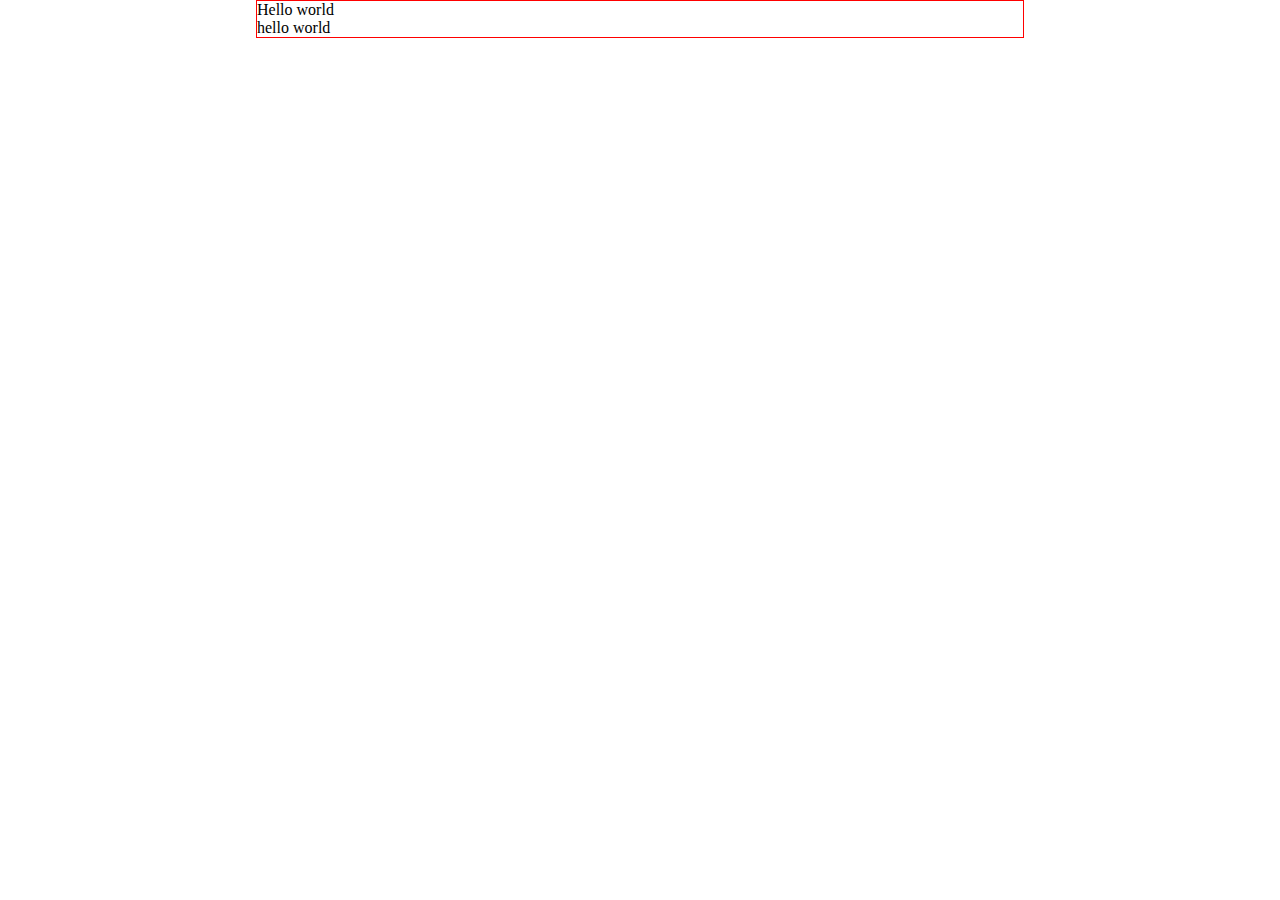
==== index.html @ 1deadf1e "first commit" ====
<!DOCTYPE html>
<html lang="fr">
<head>
    <meta charset="UTF-8">
    <meta name="viewport" content="width=device-width, initial-scale=1.0">
    <title>Document</title>
    <link rel="stylesheet" href="./css/style.css">
</head>
<body>
    <div class="main-container">

        <header>
            <p>Hello world</p>
        </header>
        <main>
            <p>hello world</p>
        </main>
    </div>
    
</body>
</html>
---- css/style.css ----
* {
  margin: 0;
}

li {
  list-style-type: none;
}

body {
  display: flex;
  justify-content: center;
  margin: 0;
}

.main-container {
  width: 100%;
  max-width: 768px;
  box-sizing: border-box;
  border: 1px solid red;
}
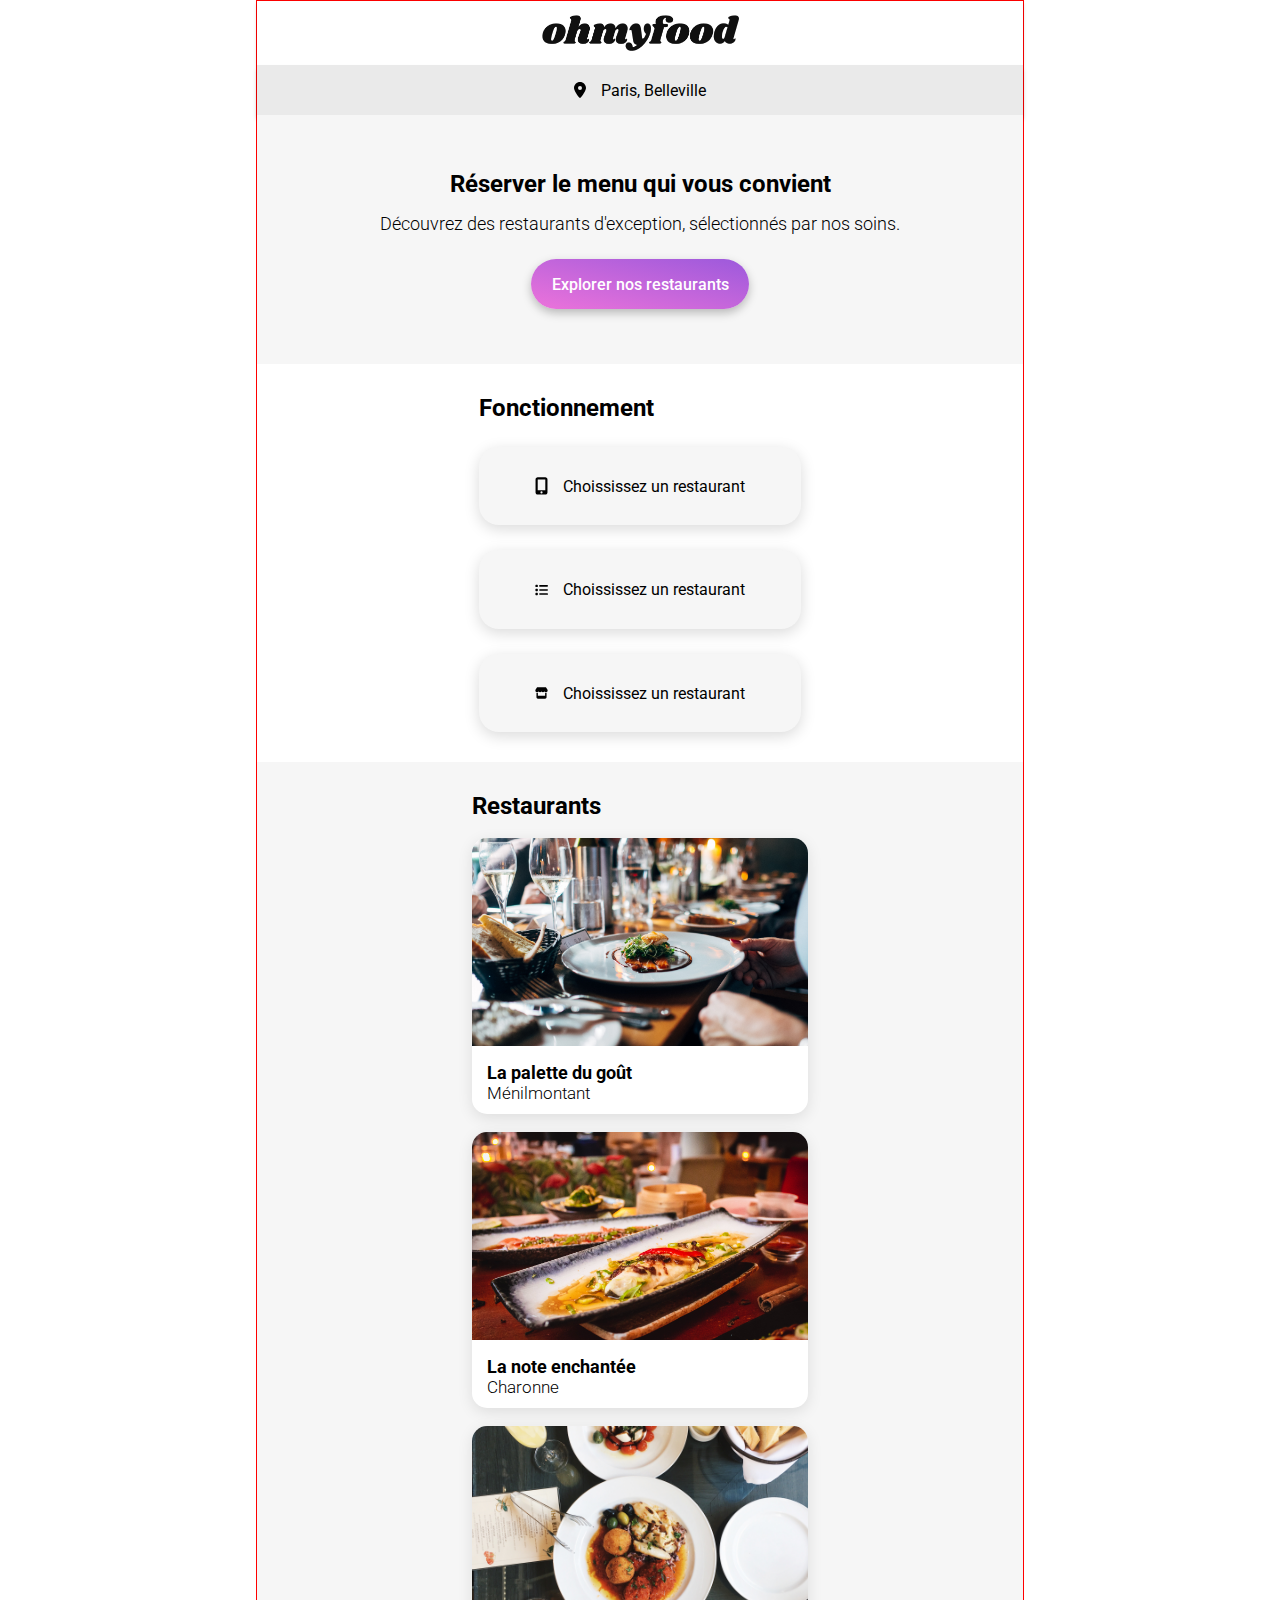
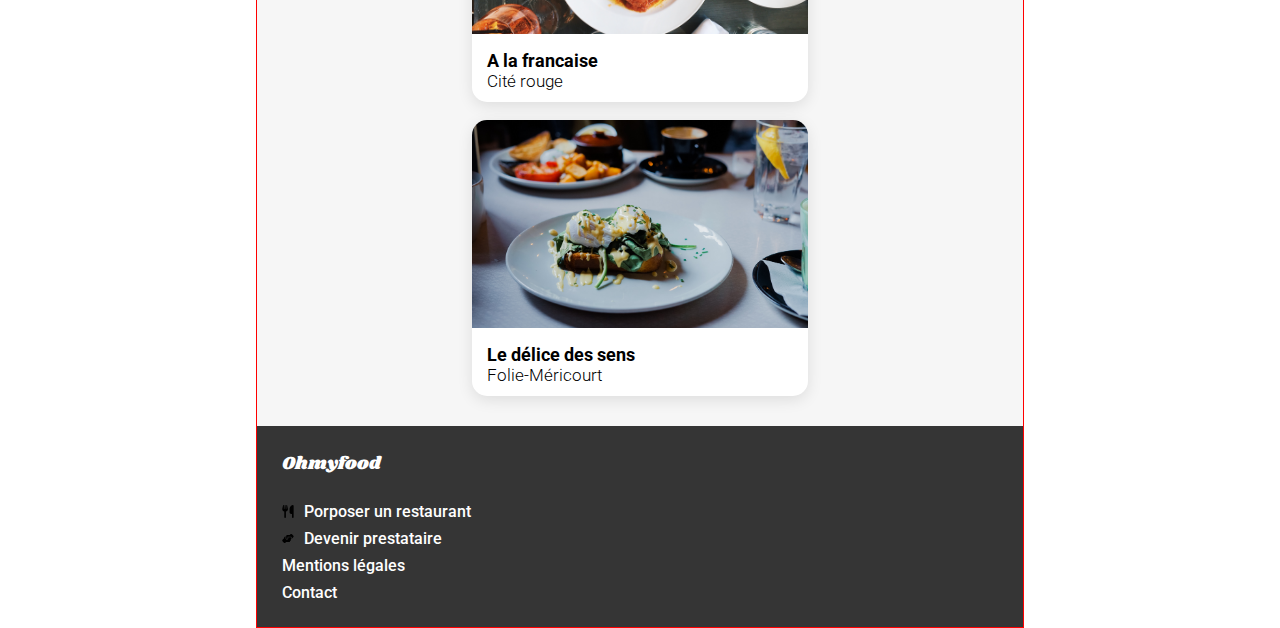
==== commit 6d21775f: "architecture html + css" ====
--- a/index.html
+++ b/index.html
@@ -3,18 +3,128 @@
 <head>
     <meta charset="UTF-8">
     <meta name="viewport" content="width=device-width, initial-scale=1.0">
-    <title>Document</title>
+    <title>Ohmyfood</title>
     <link rel="stylesheet" href="./css/style.css">
 </head>
 <body>
     <div class="main-container">
 
-        <header>
-            <p>Hello world</p>
+        <header class="header-section">
+            <div class="logo">
+                <img src="images/logo/ohmyfood.png" alt="Logo ohmyfood" class="logo-image">
+            </div>
+            <div class="location">
+                <svg class="fa-solid-loc" xmlns="http://www.w3.org/2000/svg" viewBox="0 0 384 512"><!--!Font Awesome Free 6.5.1 by @fontawesome - https://fontawesome.com License - https://fontawesome.com/license/free Copyright 2024 Fonticons, Inc.--><path d="M215.7 499.2C267 435 384 279.4 384 192C384 86 298 0 192 0S0 86 0 192c0 87.4 117 243 168.3 307.2c12.3 15.3 35.1 15.3 47.4 0zM192 128a64 64 0 1 1 0 128 64 64 0 1 1 0-128z"/></svg>
+                <p>Paris, Belleville</p>
+            </div>
         </header>
         <main>
-            <p>hello world</p>
+            <!-- SECTION 1  -->
+            <section class="section-reservation">
+                <div class="wrapper-reservation">
+
+                    <div class="section-reservation-text">
+                        <h1>Réserver le menu qui vous convient</h1>
+                        <p>Découvrez des restaurants d'exception, sélectionnés par nos soins.</p>
+                    </div>
+                    <div class="button-reservation">
+                        <button class="main-button ">Explorer nos restaurants</button>
+                    </div>
+                </div>
+            </section>
+            <!-- SECTION 2  -->
+            <section class="section-fonctionnement">
+                <div class="wrapper-fonctionnement">
+                    <h2>Fonctionnement</h2>
+
+                    <div class="card-fonctionnement">
+                        <div class="wrapper-card">
+                            <svg class="fa-solid-mobil" xmlns="http://www.w3.org/2000/svg" viewBox="0 0 384 512"><!--!Font Awesome Free 6.5.1 by @fontawesome - https://fontawesome.com License - https://fontawesome.com/license/free Copyright 2024 Fonticons, Inc.--><path d="M16 64C16 28.7 44.7 0 80 0H304c35.3 0 64 28.7 64 64V448c0 35.3-28.7 64-64 64H80c-35.3 0-64-28.7-64-64V64zM224 448a32 32 0 1 0 -64 0 32 32 0 1 0 64 0zM304 64H80V384H304V64z"/></svg>
+                            <p>Choississez un restaurant</p>
+                        </div>
+                    </div>
+
+                    <div class="card-fonctionnement">
+                        <div class="wrapper-card">
+                            <svg class="fa-solid-list" xmlns="http://www.w3.org/2000/svg" viewBox="0 0 512 512"><!--!Font Awesome Free 6.5.1 by @fontawesome - https://fontawesome.com License - https://fontawesome.com/license/free Copyright 2024 Fonticons, Inc.--><path d="M40 48C26.7 48 16 58.7 16 72v48c0 13.3 10.7 24 24 24H88c13.3 0 24-10.7 24-24V72c0-13.3-10.7-24-24-24H40zM192 64c-17.7 0-32 14.3-32 32s14.3 32 32 32H480c17.7 0 32-14.3 32-32s-14.3-32-32-32H192zm0 160c-17.7 0-32 14.3-32 32s14.3 32 32 32H480c17.7 0 32-14.3 32-32s-14.3-32-32-32H192zm0 160c-17.7 0-32 14.3-32 32s14.3 32 32 32H480c17.7 0 32-14.3 32-32s-14.3-32-32-32H192zM16 232v48c0 13.3 10.7 24 24 24H88c13.3 0 24-10.7 24-24V232c0-13.3-10.7-24-24-24H40c-13.3 0-24 10.7-24 24zM40 368c-13.3 0-24 10.7-24 24v48c0 13.3 10.7 24 24 24H88c13.3 0 24-10.7 24-24V392c0-13.3-10.7-24-24-24H40z"/></svg>                            <p>Choississez un restaurant</p>
+                        </div>
+                    </div>
+
+                    <div class="card-fonctionnement">
+                        <div class="wrapper-card">
+                            <svg class="fa-solid-store" xmlns="http://www.w3.org/2000/svg" viewBox="0 0 576 512"><!--!Font Awesome Free 6.5.1 by @fontawesome - https://fontawesome.com License - https://fontawesome.com/license/free Copyright 2024 Fonticons, Inc.--><path d="M547.6 103.8L490.3 13.1C485.2 5 476.1 0 466.4 0H109.6C99.9 0 90.8 5 85.7 13.1L28.3 103.8c-29.6 46.8-3.4 111.9 51.9 119.4c4 .5 8.1 .8 12.1 .8c26.1 0 49.3-11.4 65.2-29c15.9 17.6 39.1 29 65.2 29c26.1 0 49.3-11.4 65.2-29c15.9 17.6 39.1 29 65.2 29c26.2 0 49.3-11.4 65.2-29c16 17.6 39.1 29 65.2 29c4.1 0 8.1-.3 12.1-.8c55.5-7.4 81.8-72.5 52.1-119.4zM499.7 254.9l-.1 0c-5.3 .7-10.7 1.1-16.2 1.1c-12.4 0-24.3-1.9-35.4-5.3V384H128V250.6c-11.2 3.5-23.2 5.4-35.6 5.4c-5.5 0-11-.4-16.3-1.1l-.1 0c-4.1-.6-8.1-1.3-12-2.3V384v64c0 35.3 28.7 64 64 64H448c35.3 0 64-28.7 64-64V384 252.6c-4 1-8 1.8-12.3 2.3z"/></svg>                            <p>Choississez un restaurant</p>
+                        </div>
+                    </div>
+
+                </div>
+            </section>
+
+            <!-- SECTION RESTAURANT  -->
+            <section class="section-restaurant">
+                <div class="wrapper-restaurant">
+                    <h2>Restaurants</h2>
+                    <div class="card-restaurant">
+                        <img class="img-restaurant" src="images/restaurants/jay-wennington-N_Y88TWmGwA-unsplash.jpg" alt="Photo de restaurant">
+                        <div class="bloc-card-restaurant">
+                            <div class="title-card">
+                                <h3>La palette du goût</h3>
+                                <p>Ménilmontant</p>
+                            </div>
+                        </div>
+                    </div>
+
+                    <div class="card-restaurant">
+                        <img class="img-restaurant" src="images/restaurants/louis-hansel-shotsoflouis-qNBGVyOCY8Q-unsplash.jpg" alt="Photo de restaurant">
+                        <div class="bloc-card-restaurant">
+                            <div class="title-card">
+                                <h3>La note enchantée</h3>
+                                <p>Charonne</p>
+                            </div>
+                        </div>
+                    </div>
+
+                    <div class="card-restaurant">
+                        <img class="img-restaurant" src="images/restaurants/stil-u2Lp8tXIcjw-unsplash.jpg" alt="Photo de restaurant">
+                        <div class="bloc-card-restaurant">
+                            <div class="title-card">
+                                <h3>A la francaise</h3>
+                                <p>Cité rouge</p>
+                            </div>
+                        </div>
+                    </div>
+
+                    <div class="card-restaurant">
+                        <img class="img-restaurant" src="images/restaurants/toa-heftiba-DQKerTsQwi0-unsplash.jpg" alt="Photo de restaurant">
+                        <div class="bloc-card-restaurant">
+                            <div class="title-card">
+                                <h3>Le délice des sens</h3>
+                                <p>Folie-Méricourt</p>
+                            </div>
+                        </div>
+                    </div>
+                </div>
+            </section>
         </main>
+        <footer>
+            <div class="footer-list">
+                <div class="wrapper-footer">
+                    <div class="footer-logo">
+                        <p>Ohmyfood</p>
+                    </div>
+                    <ul class="footer-list">
+                        <div class="icon-footer">
+                            <svg class="fa-solid-utensils" xmlns="http://www.w3.org/2000/svg" viewBox="0 0 448 512"><!--!Font Awesome Free 6.5.1 by @fontawesome - https://fontawesome.com License - https://fontawesome.com/license/free Copyright 2024 Fonticons, Inc.--><path d="M416 0C400 0 288 32 288 176V288c0 35.3 28.7 64 64 64h32V480c0 17.7 14.3 32 32 32s32-14.3 32-32V352 240 32c0-17.7-14.3-32-32-32zM64 16C64 7.8 57.9 1 49.7 .1S34.2 4.6 32.4 12.5L2.1 148.8C.7 155.1 0 161.5 0 167.9c0 45.9 35.1 83.6 80 87.7V480c0 17.7 14.3 32 32 32s32-14.3 32-32V255.6c44.9-4.1 80-41.8 80-87.7c0-6.4-.7-12.8-2.1-19.1L191.6 12.5c-1.8-8-9.3-13.3-17.4-12.4S160 7.8 160 16V150.2c0 5.4-4.4 9.8-9.8 9.8c-5.1 0-9.3-3.9-9.8-9L127.9 14.6C127.2 6.3 120.3 0 112 0s-15.2 6.3-15.9 14.6L83.7 151c-.5 5.1-4.7 9-9.8 9c-5.4 0-9.8-4.4-9.8-9.8V16zm48.3 152l-.3 0-.3 0 .3-.7 .3 .7z"/></svg>
+                            <li class="footer-link">Porposer un restaurant</li>
+                        </div>
+                        <div class="icon-footer">
+                            <svg class="fa-solid-handcheck" xmlns="http://www.w3.org/2000/svg" viewBox="0 0 640 512"><!--!Font Awesome Free 6.5.1 by @fontawesome - https://fontawesome.com License - https://fontawesome.com/license/free Copyright 2024 Fonticons, Inc.--><path d="M544 248v3.3l69.7-69.7c21.9-21.9 21.9-57.3 0-79.2L535.6 24.4c-21.9-21.9-57.3-21.9-79.2 0L416.3 64.5c-2.7-.3-5.5-.5-8.3-.5H296c-37.1 0-67.6 28-71.6 64H224V248c0 22.1 17.9 40 40 40s40-17.9 40-40V176c0 0 0-.1 0-.1V160l16 0 136 0c0 0 0 0 .1 0H464c44.2 0 80 35.8 80 80v8zM336 192v56c0 39.8-32.2 72-72 72s-72-32.2-72-72V129.4c-35.9 6.2-65.8 32.3-76 68.2L99.5 255.2 26.3 328.4c-21.9 21.9-21.9 57.3 0 79.2l78.1 78.1c21.9 21.9 57.3 21.9 79.2 0l37.7-37.7c.9 0 1.8 .1 2.7 .1H384c26.5 0 48-21.5 48-48c0-5.6-1-11-2.7-16H432c26.5 0 48-21.5 48-48c0-12.8-5-24.4-13.2-33c25.7-5 45.1-27.6 45.2-54.8v-.4c-.1-30.8-25.1-55.8-56-55.8c0 0 0 0 0 0l-120 0z"/></svg>                            <li class="footer-link">Devenir prestataire</li>
+                        </div>
+                        <li>Mentions légales</li>
+                        <li>Contact</li>
+                    </ul>
+                </div>
+            </div>
+        </footer>
     </div>
     
 </body>
--- a/css/style.css
+++ b/css/style.css
@@ -1,5 +1,11 @@
+@import url("https://fonts.googleapis.com/css2?family=Roboto:wght@500&display=swap");
+@import url("https://fonts.googleapis.com/css2?family=Roboto:wght@300;500&display=swap");
+@import url("https://fonts.googleapis.com/css2?family=Roboto:wght@300;500;700&display=swap");
+@import url("https://fonts.googleapis.com/css2?family=Roboto:wght@300;500;700&family=Shrikhand&display=swap");
+
 * {
   margin: 0;
+  font-family: "Roboto", sans-serif;
 }
 
 li {
@@ -18,3 +24,239 @@
   box-sizing: border-box;
   border: 1px solid red;
 }
+
+:root {
+  --main-color: ;
+}
+
+.main-button {
+  padding: 0;
+  background: var(
+    --Button-Gradient,
+    linear-gradient(193deg, #9356dc -11.44%, #ff79da 123.93%)
+  );
+  box-shadow: 0px 4px 10px 0px rgba(0, 0, 0, 0.25);
+  height: 3.125rem;
+  width: 11.625rem;
+  border-radius: 25px;
+  font-family: Roboto;
+  font-size: 16px;
+  font-style: normal;
+  font-weight: 500;
+  line-height: normal;
+  color: var(--White, #fff);
+  text-align: center;
+  border: 0;
+  font-family: "Roboto", sans-serif;
+  font-weight: 500;
+}
+
+/* HEADER  */
+
+.logo {
+  display: flex;
+  justify-content: center;
+  align-items: center;
+  height: 4rem;
+  box-shadow: 0px 2px 4px 0px rgba(0, 0, 0, 0.15);
+}
+
+.logo-image {
+  display: flex;
+  width: 12.3125rem;
+  height: 2.25rem;
+}
+
+.location {
+  display: flex;
+  justify-content: center;
+  align-items: center;
+  height: 3.13rem;
+  background: var(--Grey-2, #eaeaea);
+  box-shadow: 0px 4px 4px 0px rgba(0, 0, 0, 0.25);
+  gap: 15px;
+}
+
+.fa-solid-loc {
+  width: 12px;
+  height: 16px;
+}
+
+/* SECTION RESERVATION  */
+
+.wrapper-reservation {
+  display: flex;
+  flex-direction: column;
+  align-items: center;
+  padding: 30px 0;
+}
+
+.section-reservation {
+  display: flex;
+  justify-content: center;
+  background: var(--Background, #f6f6f6);
+}
+
+.section-reservation p {
+  font-weight: 300;
+  font-size: 18px;
+}
+
+.section-reservation h1 {
+  font-weight: 700;
+  font-size: 24px;
+}
+
+.section-reservation-text {
+  margin-top: 25px;
+  display: flex;
+  flex-direction: column;
+  align-items: center;
+  text-align: center;
+  gap: 15px;
+  padding: 0 15px;
+}
+
+.button-reservation {
+  padding: 25px 0;
+}
+
+.button-reservation .main-button {
+  width: 13.625rem;
+}
+
+/* SECTION FONCTIONNEMENT  */
+
+.fa-solid-mobil,
+.fa-solid-list,
+.fa-solid-store {
+  height: 19.903px;
+  width: 13.019px;
+}
+
+.section-fonctionnement {
+  padding: 30px 0;
+  display: flex;
+  justify-content: center;
+}
+
+.wrapper-fonctionnement {
+  display: flex;
+  flex-direction: column;
+  align-items: flex-start;
+  gap: 25px;
+}
+
+.card-fonctionnement {
+  display: flex;
+  justify-content: center;
+  width: 322.486px;
+  height: 78.379px;
+  background: var(--Background, #f6f6f6);
+  border-radius: 20px;
+  box-shadow: 0px 4px 15px 0px rgba(0, 0, 0, 0.15);
+}
+
+.wrapper-card {
+  display: flex;
+  justify-content: center;
+  align-items: center;
+  gap: 15px;
+}
+
+/* SECTION RESTAURANT  */
+
+.section-restaurant {
+  background: var(--Background, #f6f6f6);
+  padding: 30px 0;
+  display: flex;
+  justify-content: center;
+}
+
+.wrapper-restaurant {
+  display: flex;
+  flex-direction: column;
+  align-items: flex-start;
+  gap: 18px;
+}
+
+.card-restaurant {
+  width: 21rem;
+  border-radius: 15px;
+  background: #fff;
+  box-shadow: 0px 4px 15px 0px rgba(0, 0, 0, 0.1);
+}
+
+.img-restaurant {
+  width: 100%;
+  max-width: 21rem;
+  max-height: 13rem;
+  object-fit: cover;
+  border-radius: 15px 15px 0 0;
+}
+
+.bloc-card-restaurant {
+  display: flex;
+  height: 4rem;
+  align-items: center;
+  padding: 0 15px;
+}
+
+.title-card p {
+  font-weight: 300;
+  font-size: 17px;
+}
+
+.title-card h3 {
+  font-size: 18px;
+  font-weight: 700;
+}
+
+/* FOOTER  */
+
+footer {
+  background: var(--Grey, #353535);
+}
+
+.wrapper-footer {
+  display: flex;
+  flex-direction: column;
+  gap: 25px;
+  padding: 25px;
+}
+
+.footer-logo p {
+  font-family: "Shrikhand", serif;
+  color: white;
+  font-size: 18px;
+}
+
+.fa-solid-utensils,
+.fa-solid-handcheck {
+  width: 11.9px;
+  height: 13px;
+  color: white;
+}
+
+ul {
+  padding: 0;
+}
+
+.icon-footer {
+  display: flex;
+  align-items: center;
+  gap: 10px;
+}
+
+footer li {
+  color: white;
+  font-size: 16px;
+  font-weight: 500;
+  font-style: normal;
+}
+
+.footer-list {
+  display: flex;
+  flex-direction: column;
+  gap: 8px;
+}
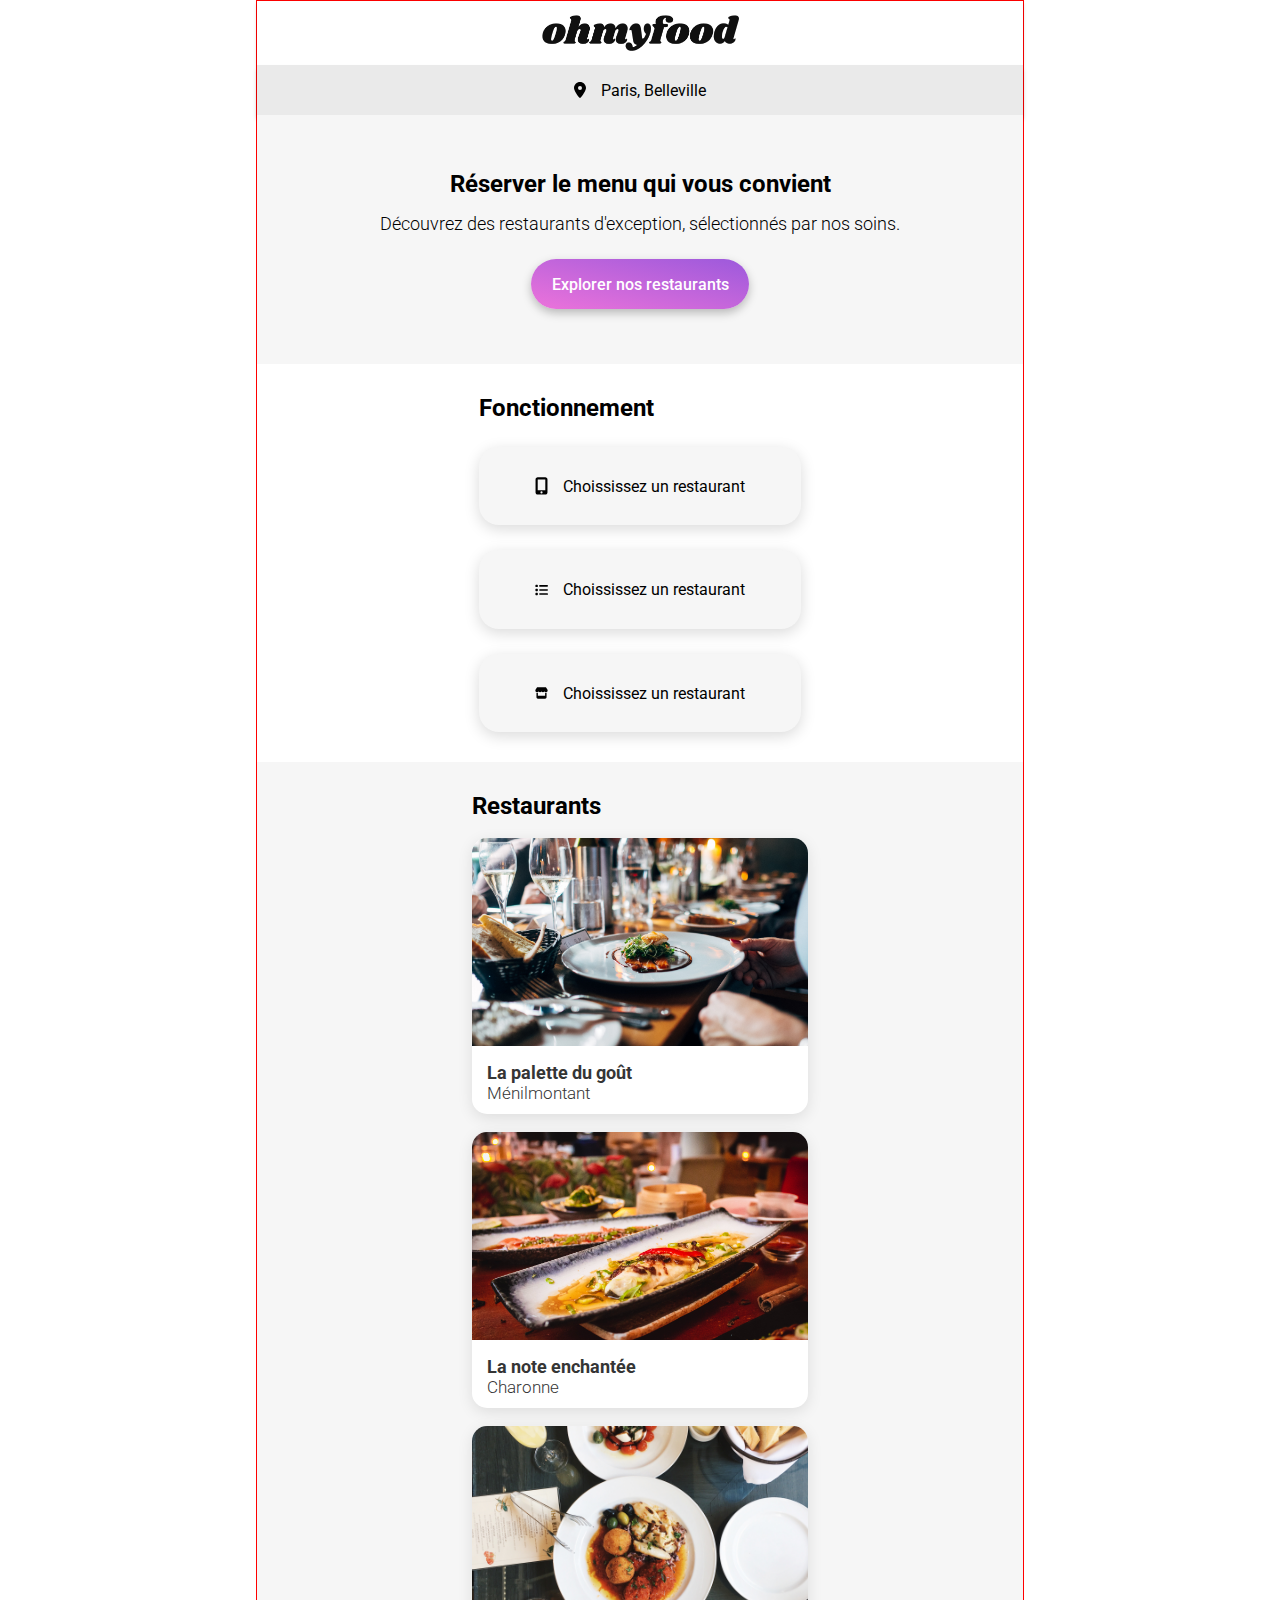
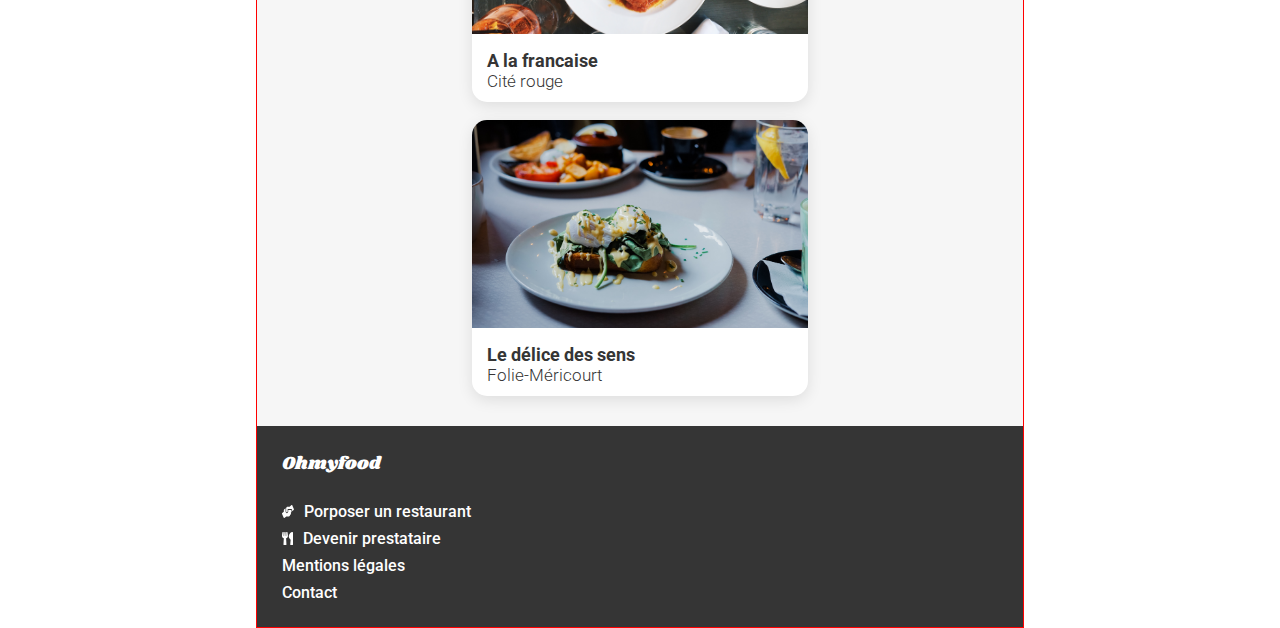
==== commit b82ef397: "Pages restaurants" ====
--- a/index.html
+++ b/index.html
@@ -63,45 +63,56 @@
             <section class="section-restaurant">
                 <div class="wrapper-restaurant">
                     <h2>Restaurants</h2>
-                    <div class="card-restaurant">
-                        <img class="img-restaurant" src="images/restaurants/jay-wennington-N_Y88TWmGwA-unsplash.jpg" alt="Photo de restaurant">
-                        <div class="bloc-card-restaurant">
-                            <div class="title-card">
-                                <h3>La palette du goût</h3>
-                                <p>Ménilmontant</p>
+
+                    <a href="./restos/resto1.html">
+                        <div class="card-restaurant">
+                            <img class="img-restaurant" src="images/restaurants/jay-wennington-N_Y88TWmGwA-unsplash.jpg" alt="Photo de restaurant">
+                            <div class="bloc-card-restaurant">
+                                <div class="title-card">
+                                    <h3>La palette du goût</h3>
+                                    <p>Ménilmontant</p>
+                                </div>
                             </div>
                         </div>
-                    </div>
+                    </a>
 
-                    <div class="card-restaurant">
-                        <img class="img-restaurant" src="images/restaurants/louis-hansel-shotsoflouis-qNBGVyOCY8Q-unsplash.jpg" alt="Photo de restaurant">
-                        <div class="bloc-card-restaurant">
-                            <div class="title-card">
-                                <h3>La note enchantée</h3>
-                                <p>Charonne</p>
+
+                    <a href="./restos/resto2.html">
+                        <div class="card-restaurant">
+                            <img class="img-restaurant" src="images/restaurants/louis-hansel-shotsoflouis-qNBGVyOCY8Q-unsplash.jpg" alt="Photo de restaurant">
+                            <div class="bloc-card-restaurant">
+                                <div class="title-card">
+                                    <h3>La note enchantée</h3>
+                                    <p>Charonne</p>
+                                </div>
                             </div>
                         </div>
-                    </div>
+                    </a>
 
-                    <div class="card-restaurant">
-                        <img class="img-restaurant" src="images/restaurants/stil-u2Lp8tXIcjw-unsplash.jpg" alt="Photo de restaurant">
-                        <div class="bloc-card-restaurant">
-                            <div class="title-card">
-                                <h3>A la francaise</h3>
-                                <p>Cité rouge</p>
+                    <a href="./restos/resto3.html">
+                        <div class="card-restaurant">
+                            <img class="img-restaurant" src="images/restaurants/stil-u2Lp8tXIcjw-unsplash.jpg" alt="Photo de restaurant">
+                            <div class="bloc-card-restaurant">
+                                <div class="title-card">
+                                    <h3>A la francaise</h3>
+                                    <p>Cité rouge</p>
+                                </div>
                             </div>
                         </div>
-                    </div>
+                    </a>
 
-                    <div class="card-restaurant">
-                        <img class="img-restaurant" src="images/restaurants/toa-heftiba-DQKerTsQwi0-unsplash.jpg" alt="Photo de restaurant">
-                        <div class="bloc-card-restaurant">
-                            <div class="title-card">
-                                <h3>Le délice des sens</h3>
-                                <p>Folie-Méricourt</p>
+                    <a href="./restos/resto4.html">
+                        <div class="card-restaurant">
+                            <img class="img-restaurant" src="images/restaurants/toa-heftiba-DQKerTsQwi0-unsplash.jpg" alt="Photo de restaurant">
+                            <div class="bloc-card-restaurant">
+                                <div class="title-card">
+                                    <h3>Le délice des sens</h3>
+                                    <p>Folie-Méricourt</p>
+                                </div>
                             </div>
                         </div>
-                    </div>
+                    </a>
+
                 </div>
             </section>
         </main>
@@ -113,11 +124,16 @@
                     </div>
                     <ul class="footer-list">
                         <div class="icon-footer">
-                            <svg class="fa-solid-utensils" xmlns="http://www.w3.org/2000/svg" viewBox="0 0 448 512"><!--!Font Awesome Free 6.5.1 by @fontawesome - https://fontawesome.com License - https://fontawesome.com/license/free Copyright 2024 Fonticons, Inc.--><path d="M416 0C400 0 288 32 288 176V288c0 35.3 28.7 64 64 64h32V480c0 17.7 14.3 32 32 32s32-14.3 32-32V352 240 32c0-17.7-14.3-32-32-32zM64 16C64 7.8 57.9 1 49.7 .1S34.2 4.6 32.4 12.5L2.1 148.8C.7 155.1 0 161.5 0 167.9c0 45.9 35.1 83.6 80 87.7V480c0 17.7 14.3 32 32 32s32-14.3 32-32V255.6c44.9-4.1 80-41.8 80-87.7c0-6.4-.7-12.8-2.1-19.1L191.6 12.5c-1.8-8-9.3-13.3-17.4-12.4S160 7.8 160 16V150.2c0 5.4-4.4 9.8-9.8 9.8c-5.1 0-9.3-3.9-9.8-9L127.9 14.6C127.2 6.3 120.3 0 112 0s-15.2 6.3-15.9 14.6L83.7 151c-.5 5.1-4.7 9-9.8 9c-5.4 0-9.8-4.4-9.8-9.8V16zm48.3 152l-.3 0-.3 0 .3-.7 .3 .7z"/></svg>
-                            <li class="footer-link">Porposer un restaurant</li>
+                            <svg width="12" height="13" viewBox="0 0 12 13" fill="white" xmlns="http://www.w3.org/2000/svg">
+                                <path d="M9.08765 4.87535H6.2572V6.29735C6.2572 7.30544 5.65573 8.12562 4.91646 8.12562C4.1772 8.12562 3.57573 7.30544 3.57573 6.29735V3.20959L2.3672 4.1999C2.00781 4.49192 1.78808 5.02263 1.78808 5.59143V6.7925L0.298367 7.96565C0.0134597 8.18911 -0.0852336 8.6868 0.0804966 9.07531L1.57021 12.5948C1.73407 12.9833 2.09905 13.1153 2.38396 12.8918L4.30941 11.3759H6.85309C7.51042 11.3759 8.04485 10.6471 8.04485 9.75076H8.3428C8.67239 9.75076 8.93868 9.38765 8.93868 8.93819V7.31306H9.08765C9.33531 7.31306 9.53456 7.04135 9.53456 6.70363V5.48478C9.53456 5.14705 9.33531 4.87535 9.08765 4.87535ZM11.838 3.92566L10.3483 0.406223C10.1844 0.0177139 9.81947 -0.114328 9.53456 0.109128L7.60911 1.62508H5.70601C5.48255 1.62508 5.26468 1.71141 5.07475 1.87139L4.45093 2.40209C4.27589 2.54937 4.17161 2.81092 4.17161 3.09024V6.29735C4.17161 6.85853 4.50493 7.31306 4.91646 7.31306C5.328 7.31306 5.66132 6.85853 5.66132 6.29735V4.06278H9.08765C9.66305 4.06278 10.1304 4.70014 10.1304 5.48478V6.20847L11.6202 5.03533C11.9051 4.80933 12.0019 4.31417 11.838 3.92566Z" fill="white"/>
+                                </svg>
+                                                            <li class="footer-link">Porposer un restaurant</li>
                         </div>
                         <div class="icon-footer">
-                            <svg class="fa-solid-handcheck" xmlns="http://www.w3.org/2000/svg" viewBox="0 0 640 512"><!--!Font Awesome Free 6.5.1 by @fontawesome - https://fontawesome.com License - https://fontawesome.com/license/free Copyright 2024 Fonticons, Inc.--><path d="M544 248v3.3l69.7-69.7c21.9-21.9 21.9-57.3 0-79.2L535.6 24.4c-21.9-21.9-57.3-21.9-79.2 0L416.3 64.5c-2.7-.3-5.5-.5-8.3-.5H296c-37.1 0-67.6 28-71.6 64H224V248c0 22.1 17.9 40 40 40s40-17.9 40-40V176c0 0 0-.1 0-.1V160l16 0 136 0c0 0 0 0 .1 0H464c44.2 0 80 35.8 80 80v8zM336 192v56c0 39.8-32.2 72-72 72s-72-32.2-72-72V129.4c-35.9 6.2-65.8 32.3-76 68.2L99.5 255.2 26.3 328.4c-21.9 21.9-21.9 57.3 0 79.2l78.1 78.1c21.9 21.9 57.3 21.9 79.2 0l37.7-37.7c.9 0 1.8 .1 2.7 .1H384c26.5 0 48-21.5 48-48c0-5.6-1-11-2.7-16H432c26.5 0 48-21.5 48-48c0-12.8-5-24.4-13.2-33c25.7-5 45.1-27.6 45.2-54.8v-.4c-.1-30.8-25.1-55.8-56-55.8c0 0 0 0 0 0l-120 0z"/></svg>                            <li class="footer-link">Devenir prestataire</li>
+                            <svg width="11" height="13" viewBox="0 0 11 13" fill="white" xmlns="http://www.w3.org/2000/svg">
+                                <path d="M5.49736 0.386461C5.51851 0.505797 5.92308 2.78587 5.92308 3.65676C5.92308 4.98469 5.18798 5.93176 4.1012 6.31262L4.44231 12.3581C4.46082 12.706 4.1726 13.0005 3.80769 13.0005H2.11538C1.75313 13.0005 1.46226 12.7085 1.48077 12.3581L1.82188 6.31262C0.732452 5.93176 0 4.98215 0 3.65676C0 2.78333 0.404567 0.505797 0.425721 0.386461C0.510337 -0.128967 1.62356 -0.136584 1.69231 0.414391V3.99954C1.72668 4.08587 2.09159 4.08079 2.11538 3.99954C2.1524 3.35716 2.32428 0.465172 2.32692 0.399156C2.41418 -0.128967 3.50889 -0.128967 3.59351 0.399156C3.5988 0.467711 3.76803 3.35716 3.80505 3.99954C3.82885 4.08079 4.19639 4.08587 4.22813 3.99954V0.414391C4.29688 -0.134045 5.41274 -0.128967 5.49736 0.386461ZM8.64928 7.64054L8.25264 12.3403C8.22091 12.6958 8.51442 13.0005 8.88462 13.0005H10.3654C10.7171 13.0005 11 12.7288 11 12.3911V0.609898C11 0.274743 10.7171 0.000524571 10.3654 0.000524571C8.18389 0.000524571 4.51106 4.53274 8.64928 7.64054Z" fill="white"/>
+                                </svg>
+                                                            <li class="footer-link">Devenir prestataire</li>
                         </div>
                         <li>Mentions légales</li>
                         <li>Contact</li>
--- a/css/style.css
+++ b/css/style.css
@@ -10,6 +10,11 @@
 
 li {
   list-style-type: none;
+}
+
+a {
+  text-decoration: none;
+  color: #353535;
 }
 
 body {
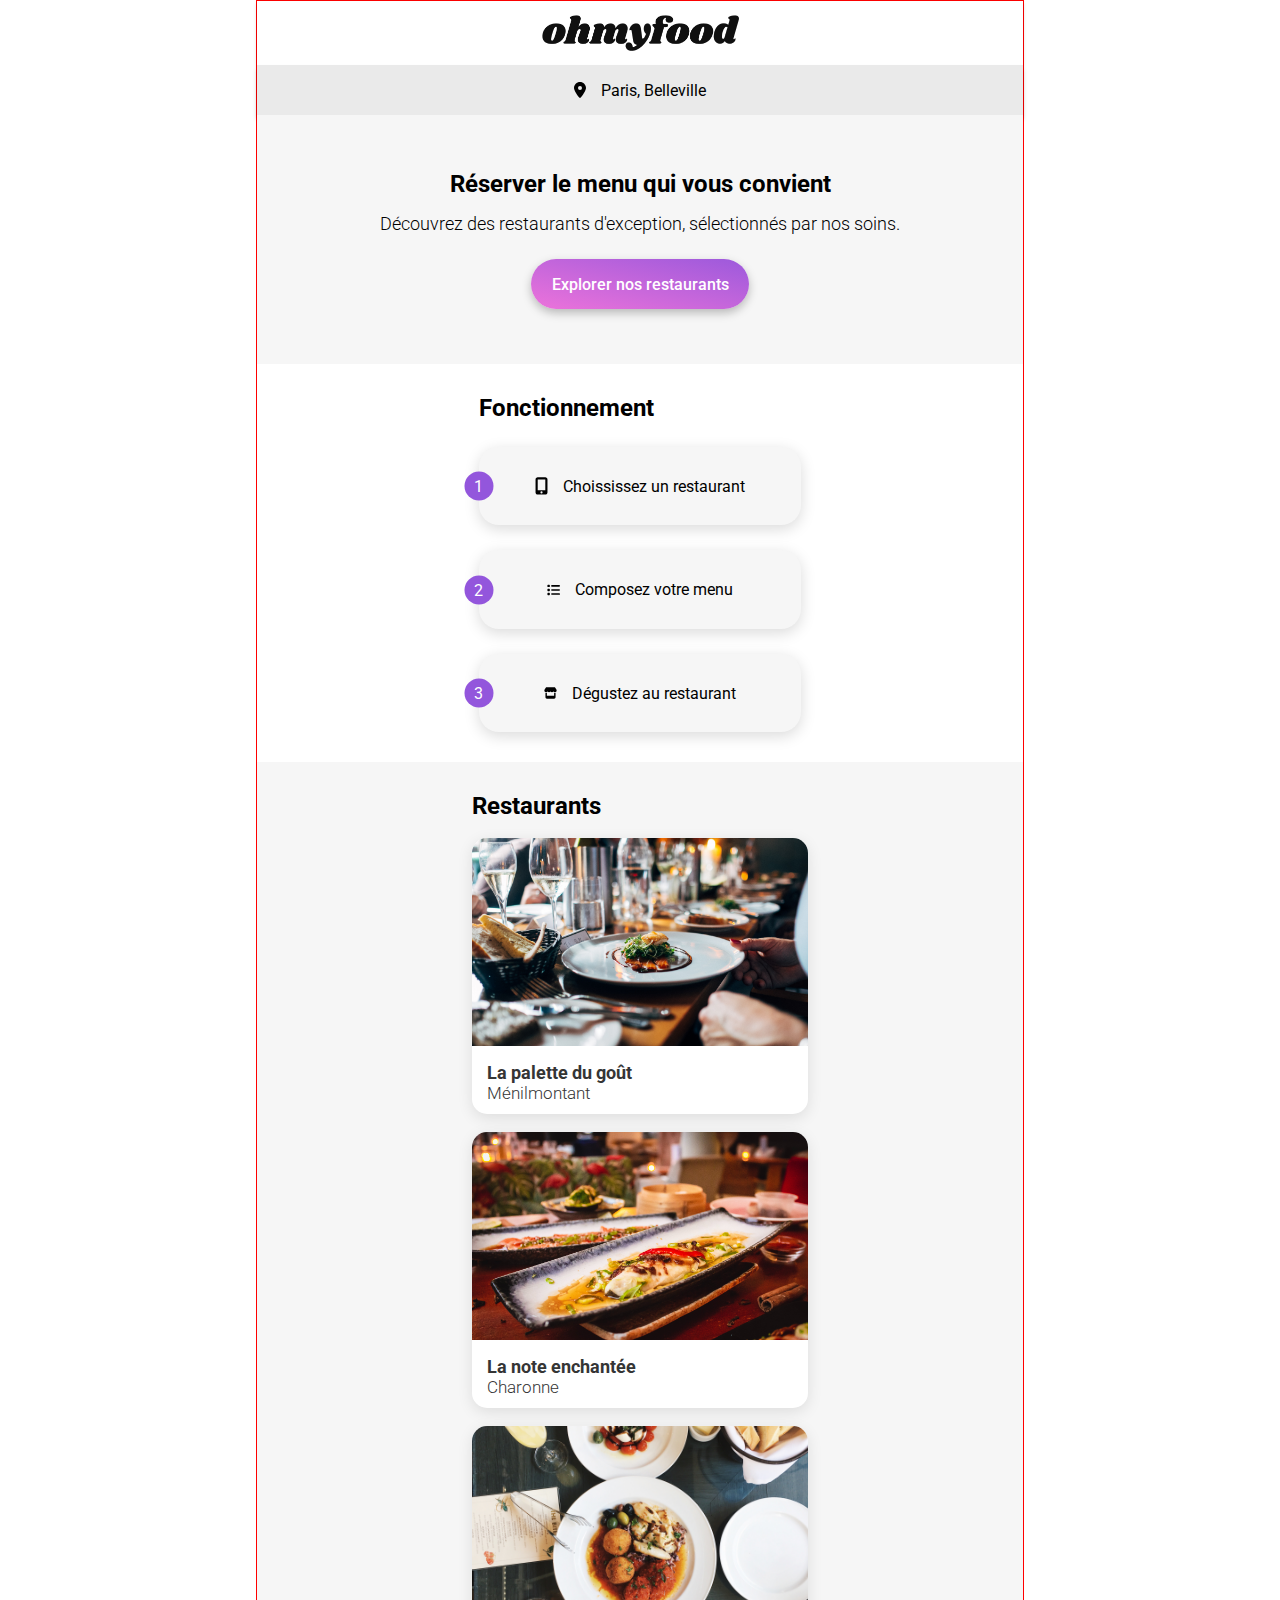
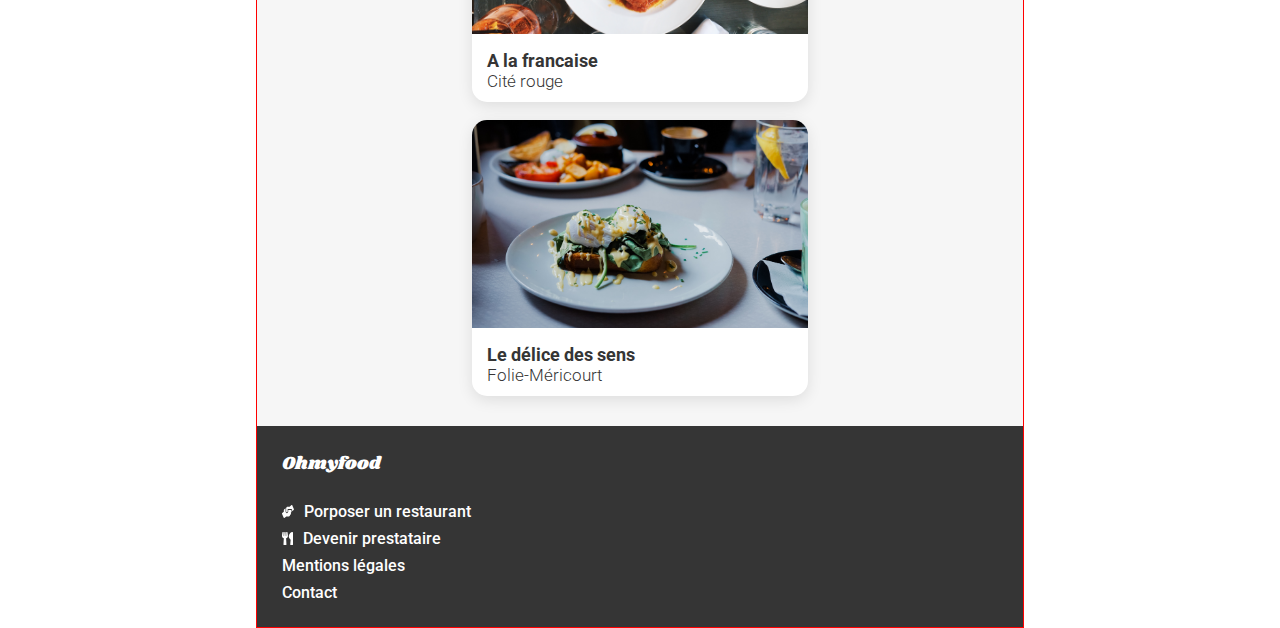
==== commit 81257c1d: "modification home page" ====
--- a/index.html
+++ b/index.html
@@ -38,6 +38,7 @@
                     <h2>Fonctionnement</h2>
 
                     <div class="card-fonctionnement">
+                        <p class="ellipse ellipse-a">1</p>
                         <div class="wrapper-card">
                             <svg class="fa-solid-mobil" xmlns="http://www.w3.org/2000/svg" viewBox="0 0 384 512"><!--!Font Awesome Free 6.5.1 by @fontawesome - https://fontawesome.com License - https://fontawesome.com/license/free Copyright 2024 Fonticons, Inc.--><path d="M16 64C16 28.7 44.7 0 80 0H304c35.3 0 64 28.7 64 64V448c0 35.3-28.7 64-64 64H80c-35.3 0-64-28.7-64-64V64zM224 448a32 32 0 1 0 -64 0 32 32 0 1 0 64 0zM304 64H80V384H304V64z"/></svg>
                             <p>Choississez un restaurant</p>
@@ -45,14 +46,18 @@
                     </div>
 
                     <div class="card-fonctionnement">
+                        <p class="ellipse ellipse-b">2</p>
                         <div class="wrapper-card">
-                            <svg class="fa-solid-list" xmlns="http://www.w3.org/2000/svg" viewBox="0 0 512 512"><!--!Font Awesome Free 6.5.1 by @fontawesome - https://fontawesome.com License - https://fontawesome.com/license/free Copyright 2024 Fonticons, Inc.--><path d="M40 48C26.7 48 16 58.7 16 72v48c0 13.3 10.7 24 24 24H88c13.3 0 24-10.7 24-24V72c0-13.3-10.7-24-24-24H40zM192 64c-17.7 0-32 14.3-32 32s14.3 32 32 32H480c17.7 0 32-14.3 32-32s-14.3-32-32-32H192zm0 160c-17.7 0-32 14.3-32 32s14.3 32 32 32H480c17.7 0 32-14.3 32-32s-14.3-32-32-32H192zm0 160c-17.7 0-32 14.3-32 32s14.3 32 32 32H480c17.7 0 32-14.3 32-32s-14.3-32-32-32H192zM16 232v48c0 13.3 10.7 24 24 24H88c13.3 0 24-10.7 24-24V232c0-13.3-10.7-24-24-24H40c-13.3 0-24 10.7-24 24zM40 368c-13.3 0-24 10.7-24 24v48c0 13.3 10.7 24 24 24H88c13.3 0 24-10.7 24-24V392c0-13.3-10.7-24-24-24H40z"/></svg>                            <p>Choississez un restaurant</p>
+                            <svg class="fa-solid-list" xmlns="http://www.w3.org/2000/svg" viewBox="0 0 512 512"><!--!Font Awesome Free 6.5.1 by @fontawesome - https://fontawesome.com License - https://fontawesome.com/license/free Copyright 2024 Fonticons, Inc.--><path d="M40 48C26.7 48 16 58.7 16 72v48c0 13.3 10.7 24 24 24H88c13.3 0 24-10.7 24-24V72c0-13.3-10.7-24-24-24H40zM192 64c-17.7 0-32 14.3-32 32s14.3 32 32 32H480c17.7 0 32-14.3 32-32s-14.3-32-32-32H192zm0 160c-17.7 0-32 14.3-32 32s14.3 32 32 32H480c17.7 0 32-14.3 32-32s-14.3-32-32-32H192zm0 160c-17.7 0-32 14.3-32 32s14.3 32 32 32H480c17.7 0 32-14.3 32-32s-14.3-32-32-32H192zM16 232v48c0 13.3 10.7 24 24 24H88c13.3 0 24-10.7 24-24V232c0-13.3-10.7-24-24-24H40c-13.3 0-24 10.7-24 24zM40 368c-13.3 0-24 10.7-24 24v48c0 13.3 10.7 24 24 24H88c13.3 0 24-10.7 24-24V392c0-13.3-10.7-24-24-24H40z"/></svg>                           
+                             <p>Composez votre menu</p>
                         </div>
                     </div>
 
                     <div class="card-fonctionnement">
+                        <p class="ellipse ellipse-c">3</p>
                         <div class="wrapper-card">
-                            <svg class="fa-solid-store" xmlns="http://www.w3.org/2000/svg" viewBox="0 0 576 512"><!--!Font Awesome Free 6.5.1 by @fontawesome - https://fontawesome.com License - https://fontawesome.com/license/free Copyright 2024 Fonticons, Inc.--><path d="M547.6 103.8L490.3 13.1C485.2 5 476.1 0 466.4 0H109.6C99.9 0 90.8 5 85.7 13.1L28.3 103.8c-29.6 46.8-3.4 111.9 51.9 119.4c4 .5 8.1 .8 12.1 .8c26.1 0 49.3-11.4 65.2-29c15.9 17.6 39.1 29 65.2 29c26.1 0 49.3-11.4 65.2-29c15.9 17.6 39.1 29 65.2 29c26.2 0 49.3-11.4 65.2-29c16 17.6 39.1 29 65.2 29c4.1 0 8.1-.3 12.1-.8c55.5-7.4 81.8-72.5 52.1-119.4zM499.7 254.9l-.1 0c-5.3 .7-10.7 1.1-16.2 1.1c-12.4 0-24.3-1.9-35.4-5.3V384H128V250.6c-11.2 3.5-23.2 5.4-35.6 5.4c-5.5 0-11-.4-16.3-1.1l-.1 0c-4.1-.6-8.1-1.3-12-2.3V384v64c0 35.3 28.7 64 64 64H448c35.3 0 64-28.7 64-64V384 252.6c-4 1-8 1.8-12.3 2.3z"/></svg>                            <p>Choississez un restaurant</p>
+                            <svg class="fa-solid-store" xmlns="http://www.w3.org/2000/svg" viewBox="0 0 576 512"><!--!Font Awesome Free 6.5.1 by @fontawesome - https://fontawesome.com License - https://fontawesome.com/license/free Copyright 2024 Fonticons, Inc.--><path d="M547.6 103.8L490.3 13.1C485.2 5 476.1 0 466.4 0H109.6C99.9 0 90.8 5 85.7 13.1L28.3 103.8c-29.6 46.8-3.4 111.9 51.9 119.4c4 .5 8.1 .8 12.1 .8c26.1 0 49.3-11.4 65.2-29c15.9 17.6 39.1 29 65.2 29c26.1 0 49.3-11.4 65.2-29c15.9 17.6 39.1 29 65.2 29c26.2 0 49.3-11.4 65.2-29c16 17.6 39.1 29 65.2 29c4.1 0 8.1-.3 12.1-.8c55.5-7.4 81.8-72.5 52.1-119.4zM499.7 254.9l-.1 0c-5.3 .7-10.7 1.1-16.2 1.1c-12.4 0-24.3-1.9-35.4-5.3V384H128V250.6c-11.2 3.5-23.2 5.4-35.6 5.4c-5.5 0-11-.4-16.3-1.1l-.1 0c-4.1-.6-8.1-1.3-12-2.3V384v64c0 35.3 28.7 64 64 64H448c35.3 0 64-28.7 64-64V384 252.6c-4 1-8 1.8-12.3 2.3z"/></svg>                            
+                            <p>Dégustez au restaurant</p>
                         </div>
                     </div>
 
--- a/css/style.css
+++ b/css/style.css
@@ -153,6 +153,7 @@
 }
 
 .card-fonctionnement {
+  position: relative;
   display: flex;
   justify-content: center;
   width: 322.486px;
@@ -160,6 +161,19 @@
   background: var(--Background, #f6f6f6);
   border-radius: 20px;
   box-shadow: 0px 4px 15px 0px rgba(0, 0, 0, 0.15);
+}
+
+.ellipse {
+  left: 0;
+  position: absolute;
+  border-radius: 50%;
+  background: #9356dc;
+  color: white;
+  padding: 5px 10px;
+  text-align: center;
+  left: 0%;
+  top: 50%;
+  transform: translate(-50%, -50%);
 }
 
 .wrapper-card {
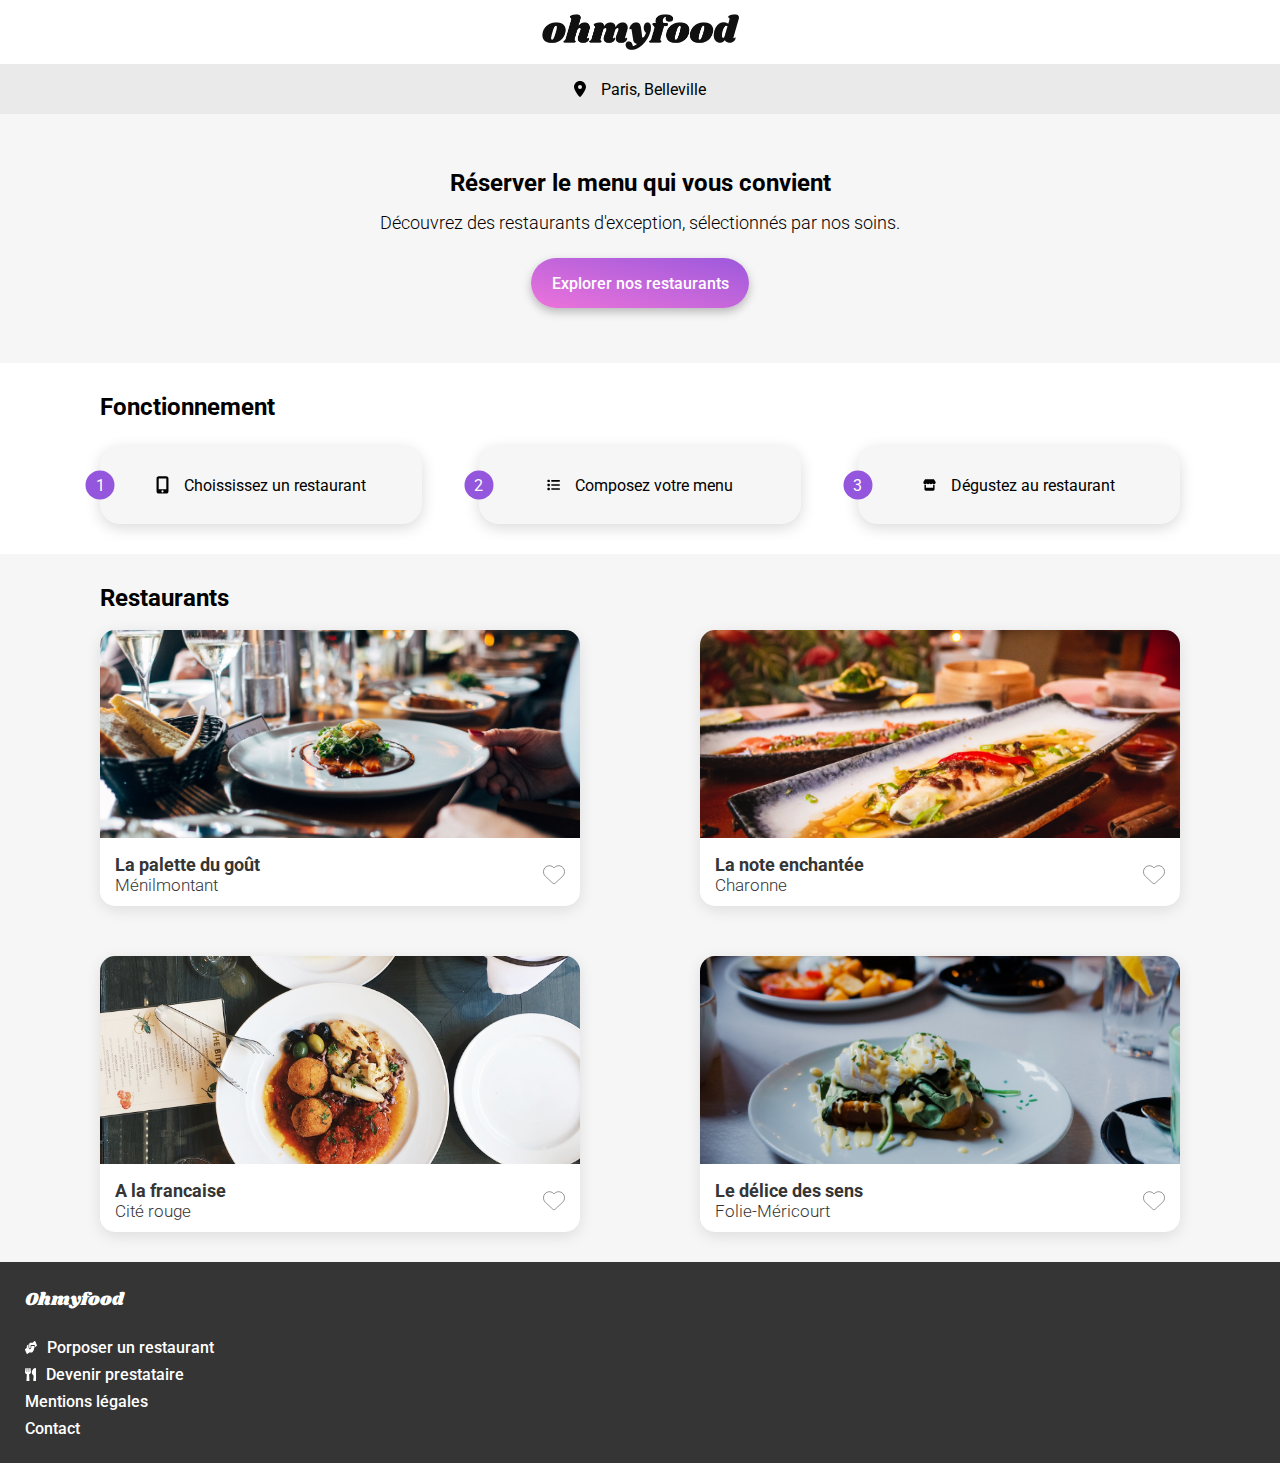
==== commit c027ccbe: "animation coeur + responsive(encore)" ====
--- a/index.html
+++ b/index.html
@@ -28,7 +28,7 @@
                         <p>Découvrez des restaurants d'exception, sélectionnés par nos soins.</p>
                     </div>
                     <div class="button-reservation">
-                        <button class="main-button ">Explorer nos restaurants</button>
+                        <button class="main-button">Explorer nos restaurants</button>
                     </div>
                 </div>
             </section>
@@ -36,31 +36,33 @@
             <section class="section-fonctionnement">
                 <div class="wrapper-fonctionnement">
                     <h2>Fonctionnement</h2>
+                    <div class="wrapper-card-fonctionnement">
 
-                    <div class="card-fonctionnement">
-                        <p class="ellipse ellipse-a">1</p>
-                        <div class="wrapper-card">
-                            <svg class="fa-solid-mobil" xmlns="http://www.w3.org/2000/svg" viewBox="0 0 384 512"><!--!Font Awesome Free 6.5.1 by @fontawesome - https://fontawesome.com License - https://fontawesome.com/license/free Copyright 2024 Fonticons, Inc.--><path d="M16 64C16 28.7 44.7 0 80 0H304c35.3 0 64 28.7 64 64V448c0 35.3-28.7 64-64 64H80c-35.3 0-64-28.7-64-64V64zM224 448a32 32 0 1 0 -64 0 32 32 0 1 0 64 0zM304 64H80V384H304V64z"/></svg>
-                            <p>Choississez un restaurant</p>
+                        <div class="card-fonctionnement">
+                            <p class="ellipse ellipse-a">1</p>
+                            <div class="wrapper-card">
+                                <svg class="fa-solid-mobil" xmlns="http://www.w3.org/2000/svg" viewBox="0 0 384 512"><!--!Font Awesome Free 6.5.1 by @fontawesome - https://fontawesome.com License - https://fontawesome.com/license/free Copyright 2024 Fonticons, Inc.--><path d="M16 64C16 28.7 44.7 0 80 0H304c35.3 0 64 28.7 64 64V448c0 35.3-28.7 64-64 64H80c-35.3 0-64-28.7-64-64V64zM224 448a32 32 0 1 0 -64 0 32 32 0 1 0 64 0zM304 64H80V384H304V64z"/></svg>
+                                <p>Choississez un restaurant</p>
+                            </div>
                         </div>
+                        
+                        <div class="card-fonctionnement">
+                            <p class="ellipse ellipse-b">2</p>
+                            <div class="wrapper-card">
+                                <svg class="fa-solid-list" xmlns="http://www.w3.org/2000/svg" viewBox="0 0 512 512"><!--!Font Awesome Free 6.5.1 by @fontawesome - https://fontawesome.com License - https://fontawesome.com/license/free Copyright 2024 Fonticons, Inc.--><path d="M40 48C26.7 48 16 58.7 16 72v48c0 13.3 10.7 24 24 24H88c13.3 0 24-10.7 24-24V72c0-13.3-10.7-24-24-24H40zM192 64c-17.7 0-32 14.3-32 32s14.3 32 32 32H480c17.7 0 32-14.3 32-32s-14.3-32-32-32H192zm0 160c-17.7 0-32 14.3-32 32s14.3 32 32 32H480c17.7 0 32-14.3 32-32s-14.3-32-32-32H192zm0 160c-17.7 0-32 14.3-32 32s14.3 32 32 32H480c17.7 0 32-14.3 32-32s-14.3-32-32-32H192zM16 232v48c0 13.3 10.7 24 24 24H88c13.3 0 24-10.7 24-24V232c0-13.3-10.7-24-24-24H40c-13.3 0-24 10.7-24 24zM40 368c-13.3 0-24 10.7-24 24v48c0 13.3 10.7 24 24 24H88c13.3 0 24-10.7 24-24V392c0-13.3-10.7-24-24-24H40z"/></svg>                           
+                             <p>Composez votre menu</p>
+                            </div>
+                        </div>
+                        
+                        <div class="card-fonctionnement">
+                            <p class="ellipse ellipse-c">3</p>
+                            <div class="wrapper-card">
+                                <svg class="fa-solid-store" xmlns="http://www.w3.org/2000/svg" viewBox="0 0 576 512"><!--!Font Awesome Free 6.5.1 by @fontawesome - https://fontawesome.com License - https://fontawesome.com/license/free Copyright 2024 Fonticons, Inc.--><path d="M547.6 103.8L490.3 13.1C485.2 5 476.1 0 466.4 0H109.6C99.9 0 90.8 5 85.7 13.1L28.3 103.8c-29.6 46.8-3.4 111.9 51.9 119.4c4 .5 8.1 .8 12.1 .8c26.1 0 49.3-11.4 65.2-29c15.9 17.6 39.1 29 65.2 29c26.1 0 49.3-11.4 65.2-29c15.9 17.6 39.1 29 65.2 29c26.2 0 49.3-11.4 65.2-29c16 17.6 39.1 29 65.2 29c4.1 0 8.1-.3 12.1-.8c55.5-7.4 81.8-72.5 52.1-119.4zM499.7 254.9l-.1 0c-5.3 .7-10.7 1.1-16.2 1.1c-12.4 0-24.3-1.9-35.4-5.3V384H128V250.6c-11.2 3.5-23.2 5.4-35.6 5.4c-5.5 0-11-.4-16.3-1.1l-.1 0c-4.1-.6-8.1-1.3-12-2.3V384v64c0 35.3 28.7 64 64 64H448c35.3 0 64-28.7 64-64V384 252.6c-4 1-8 1.8-12.3 2.3z"/></svg>                            
+                                <p>Dégustez au restaurant</p>
+                            </div>
+                        </div>
+                        
                     </div>
-
-                    <div class="card-fonctionnement">
-                        <p class="ellipse ellipse-b">2</p>
-                        <div class="wrapper-card">
-                            <svg class="fa-solid-list" xmlns="http://www.w3.org/2000/svg" viewBox="0 0 512 512"><!--!Font Awesome Free 6.5.1 by @fontawesome - https://fontawesome.com License - https://fontawesome.com/license/free Copyright 2024 Fonticons, Inc.--><path d="M40 48C26.7 48 16 58.7 16 72v48c0 13.3 10.7 24 24 24H88c13.3 0 24-10.7 24-24V72c0-13.3-10.7-24-24-24H40zM192 64c-17.7 0-32 14.3-32 32s14.3 32 32 32H480c17.7 0 32-14.3 32-32s-14.3-32-32-32H192zm0 160c-17.7 0-32 14.3-32 32s14.3 32 32 32H480c17.7 0 32-14.3 32-32s-14.3-32-32-32H192zm0 160c-17.7 0-32 14.3-32 32s14.3 32 32 32H480c17.7 0 32-14.3 32-32s-14.3-32-32-32H192zM16 232v48c0 13.3 10.7 24 24 24H88c13.3 0 24-10.7 24-24V232c0-13.3-10.7-24-24-24H40c-13.3 0-24 10.7-24 24zM40 368c-13.3 0-24 10.7-24 24v48c0 13.3 10.7 24 24 24H88c13.3 0 24-10.7 24-24V392c0-13.3-10.7-24-24-24H40z"/></svg>                           
-                             <p>Composez votre menu</p>
-                        </div>
-                    </div>
-
-                    <div class="card-fonctionnement">
-                        <p class="ellipse ellipse-c">3</p>
-                        <div class="wrapper-card">
-                            <svg class="fa-solid-store" xmlns="http://www.w3.org/2000/svg" viewBox="0 0 576 512"><!--!Font Awesome Free 6.5.1 by @fontawesome - https://fontawesome.com License - https://fontawesome.com/license/free Copyright 2024 Fonticons, Inc.--><path d="M547.6 103.8L490.3 13.1C485.2 5 476.1 0 466.4 0H109.6C99.9 0 90.8 5 85.7 13.1L28.3 103.8c-29.6 46.8-3.4 111.9 51.9 119.4c4 .5 8.1 .8 12.1 .8c26.1 0 49.3-11.4 65.2-29c15.9 17.6 39.1 29 65.2 29c26.1 0 49.3-11.4 65.2-29c15.9 17.6 39.1 29 65.2 29c26.2 0 49.3-11.4 65.2-29c16 17.6 39.1 29 65.2 29c4.1 0 8.1-.3 12.1-.8c55.5-7.4 81.8-72.5 52.1-119.4zM499.7 254.9l-.1 0c-5.3 .7-10.7 1.1-16.2 1.1c-12.4 0-24.3-1.9-35.4-5.3V384H128V250.6c-11.2 3.5-23.2 5.4-35.6 5.4c-5.5 0-11-.4-16.3-1.1l-.1 0c-4.1-.6-8.1-1.3-12-2.3V384v64c0 35.3 28.7 64 64 64H448c35.3 0 64-28.7 64-64V384 252.6c-4 1-8 1.8-12.3 2.3z"/></svg>                            
-                            <p>Dégustez au restaurant</p>
-                        </div>
-                    </div>
-
                 </div>
             </section>
 
@@ -68,84 +70,105 @@
             <section class="section-restaurant">
                 <div class="wrapper-restaurant">
                     <h2>Restaurants</h2>
+                    <div class="wrapper-card-restaurant">
 
-                    <a href="./restos/resto1.html">
-                        <div class="card-restaurant">
-                            <img class="img-restaurant" src="images/restaurants/jay-wennington-N_Y88TWmGwA-unsplash.jpg" alt="Photo de restaurant">
-                            <div class="bloc-card-restaurant">
-                                <div class="title-card">
-                                    <h3>La palette du goût</h3>
-                                    <p>Ménilmontant</p>
+                        <article>
+                            <a href="./restos/resto1.html">
+                                <div class="card-restaurant">
+                                    <img class="img-restaurant" src="images/restaurants/jay-wennington-N_Y88TWmGwA-unsplash.jpg" alt="Photo de restaurant">
+                                    <div class="bloc-card-restaurant">
+                                        <div class="title-card">
+                                            <h3>La palette du goût</h3>
+                                            <p>Ménilmontant</p>
+                                        </div>
+                                            <svg class="titre-hearth hearth2" xmlns="http://www.w3.org/2000/svg" viewBox="0 0 512 512" fill="none"><!--!Font Awesome Free 6.5.1 by @fontawesome - https://fontawesome.com License - https://fontawesome.com/license/free Copyright 2024 Fonticons, Inc.--><path d="M47.6 300.4L228.3 469.1c7.5 7 17.4 10.9 27.7 10.9s20.2-3.9 27.7-10.9L464.4 300.4c30.4-28.3 47.6-68 47.6-109.5v-5.8c0-69.9-50.5-129.5-119.4-141C347 36.5 300.6 51.4 268 84L256 96 244 84c-32.6-32.6-79-47.5-124.6-39.9C50.5 55.6 0 115.2 0 185.1v5.8c0 41.5 17.2 81.2 47.6 109.5z"/>
+                                                <defs>
+                                                    <radialGradient id="myGradient">
+                                                      <stop  stop-color="#9356DC" />
+                                                      <stop offset="1" stop-color="#FF79DA" />
+                                                    </radialGradient>
+                                                  </defs>
+                                            </svg>                            
+                                    </div>
                                 </div>
-                            </div>
-                        </div>
-                    </a>
+                            </a>
+                        </article>
 
+                        <article>
+                            <a href="./restos/resto2.html">
+                                <div class="card-restaurant">
+                                    <img class="img-restaurant" src="images/restaurants/louis-hansel-shotsoflouis-qNBGVyOCY8Q-unsplash.jpg" alt="Photo de restaurant">
+                                    <div class="bloc-card-restaurant">
+                                        <div class="title-card">
+                                            <h3>La note enchantée</h3>
+                                            <p>Charonne</p>
+                                        </div>
+                                        <svg class="titre-hearth hearth2" xmlns="http://www.w3.org/2000/svg" viewBox="0 0 512 512" fill="none"><!--!Font Awesome Free 6.5.1 by @fontawesome - https://fontawesome.com License - https://fontawesome.com/license/free Copyright 2024 Fonticons, Inc.--><path class="hearth-path" d="M47.6 300.4L228.3 469.1c7.5 7 17.4 10.9 27.7 10.9s20.2-3.9 27.7-10.9L464.4 300.4c30.4-28.3 47.6-68 47.6-109.5v-5.8c0-69.9-50.5-129.5-119.4-141C347 36.5 300.6 51.4 268 84L256 96 244 84c-32.6-32.6-79-47.5-124.6-39.9C50.5 55.6 0 115.2 0 185.1v5.8c0 41.5 17.2 81.2 47.6 109.5z"/>
+                                        </svg>                            
+                                    </div>
+                                </div>
+                            </a>
+                        </article>
 
-                    <a href="./restos/resto2.html">
-                        <div class="card-restaurant">
-                            <img class="img-restaurant" src="images/restaurants/louis-hansel-shotsoflouis-qNBGVyOCY8Q-unsplash.jpg" alt="Photo de restaurant">
-                            <div class="bloc-card-restaurant">
-                                <div class="title-card">
-                                    <h3>La note enchantée</h3>
-                                    <p>Charonne</p>
+                        <article>
+                            <a href="./restos/resto3.html">
+                                <div class="card-restaurant">
+                                    <img class="img-restaurant" src="images/restaurants/stil-u2Lp8tXIcjw-unsplash.jpg" alt="Photo de restaurant">
+                                    <div class="bloc-card-restaurant">
+                                        <div class="title-card">
+                                            <h3>A la francaise</h3>
+                                            <p>Cité rouge</p>
+                                        </div>
+                                        <svg class="titre-hearth hearth2" xmlns="http://www.w3.org/2000/svg" viewBox="0 0 512 512" fill="none"><!--!Font Awesome Free 6.5.1 by @fontawesome - https://fontawesome.com License - https://fontawesome.com/license/free Copyright 2024 Fonticons, Inc.--><path d="M47.6 300.4L228.3 469.1c7.5 7 17.4 10.9 27.7 10.9s20.2-3.9 27.7-10.9L464.4 300.4c30.4-28.3 47.6-68 47.6-109.5v-5.8c0-69.9-50.5-129.5-119.4-141C347 36.5 300.6 51.4 268 84L256 96 244 84c-32.6-32.6-79-47.5-124.6-39.9C50.5 55.6 0 115.2 0 185.1v5.8c0 41.5 17.2 81.2 47.6 109.5z"/></svg>                            
+                                    </div>
                                 </div>
-                            </div>
-                        </div>
-                    </a>
+                            </a>
+                        </article>
+                        
+                        <article>
+                            <a href="./restos/resto4.html">
+                                <div class="card-restaurant">
+                                    <img class="img-restaurant" src="images/restaurants/toa-heftiba-DQKerTsQwi0-unsplash.jpg" alt="Photo de restaurant">
+                                    <div class="bloc-card-restaurant">
+                                        <div class="title-card">
+                                            <h3>Le délice des sens</h3>
+                                            <p>Folie-Méricourt</p>
+                                        </div>
+                                        <svg class="titre-hearth hearth2" xmlns="http://www.w3.org/2000/svg" viewBox="0 0 512 512" fill="none"><!--!Font Awesome Free 6.5.1 by @fontawesome - https://fontawesome.com License - https://fontawesome.com/license/free Copyright 2024 Fonticons, Inc.--><path d="M47.6 300.4L228.3 469.1c7.5 7 17.4 10.9 27.7 10.9s20.2-3.9 27.7-10.9L464.4 300.4c30.4-28.3 47.6-68 47.6-109.5v-5.8c0-69.9-50.5-129.5-119.4-141C347 36.5 300.6 51.4 268 84L256 96 244 84c-32.6-32.6-79-47.5-124.6-39.9C50.5 55.6 0 115.2 0 185.1v5.8c0 41.5 17.2 81.2 47.6 109.5z"/></svg>                            
+                                    </div>
+                                </div>
+                            </a>
+                        </article>
 
-                    <a href="./restos/resto3.html">
-                        <div class="card-restaurant">
-                            <img class="img-restaurant" src="images/restaurants/stil-u2Lp8tXIcjw-unsplash.jpg" alt="Photo de restaurant">
-                            <div class="bloc-card-restaurant">
-                                <div class="title-card">
-                                    <h3>A la francaise</h3>
-                                    <p>Cité rouge</p>
-                                </div>
-                            </div>
-                        </div>
-                    </a>
-
-                    <a href="./restos/resto4.html">
-                        <div class="card-restaurant">
-                            <img class="img-restaurant" src="images/restaurants/toa-heftiba-DQKerTsQwi0-unsplash.jpg" alt="Photo de restaurant">
-                            <div class="bloc-card-restaurant">
-                                <div class="title-card">
-                                    <h3>Le délice des sens</h3>
-                                    <p>Folie-Méricourt</p>
-                                </div>
-                            </div>
-                        </div>
-                    </a>
-
+                    </div>
                 </div>
             </section>
         </main>
-        <footer>
-            <div class="footer-list">
-                <div class="wrapper-footer">
-                    <div class="footer-logo">
-                        <p>Ohmyfood</p>
+            <footer>
+                <div class="footer-list">
+                    <div class="wrapper-footer">
+                        <div class="footer-logo">
+                            <p>Ohmyfood</p>
+                        </div>
+                        <ul class="footer-list">
+                            <div class="icon-footer">
+                                <svg width="12" height="13" viewBox="0 0 12 13" fill="white" xmlns="http://www.w3.org/2000/svg">
+                                    <path d="M9.08765 4.87535H6.2572V6.29735C6.2572 7.30544 5.65573 8.12562 4.91646 8.12562C4.1772 8.12562 3.57573 7.30544 3.57573 6.29735V3.20959L2.3672 4.1999C2.00781 4.49192 1.78808 5.02263 1.78808 5.59143V6.7925L0.298367 7.96565C0.0134597 8.18911 -0.0852336 8.6868 0.0804966 9.07531L1.57021 12.5948C1.73407 12.9833 2.09905 13.1153 2.38396 12.8918L4.30941 11.3759H6.85309C7.51042 11.3759 8.04485 10.6471 8.04485 9.75076H8.3428C8.67239 9.75076 8.93868 9.38765 8.93868 8.93819V7.31306H9.08765C9.33531 7.31306 9.53456 7.04135 9.53456 6.70363V5.48478C9.53456 5.14705 9.33531 4.87535 9.08765 4.87535ZM11.838 3.92566L10.3483 0.406223C10.1844 0.0177139 9.81947 -0.114328 9.53456 0.109128L7.60911 1.62508H5.70601C5.48255 1.62508 5.26468 1.71141 5.07475 1.87139L4.45093 2.40209C4.27589 2.54937 4.17161 2.81092 4.17161 3.09024V6.29735C4.17161 6.85853 4.50493 7.31306 4.91646 7.31306C5.328 7.31306 5.66132 6.85853 5.66132 6.29735V4.06278H9.08765C9.66305 4.06278 10.1304 4.70014 10.1304 5.48478V6.20847L11.6202 5.03533C11.9051 4.80933 12.0019 4.31417 11.838 3.92566Z" fill="white"/>
+                                </svg>
+                                <li class="footer-link">Porposer un restaurant</li>
+                            </div>
+                            <div class="icon-footer">
+                                <svg width="11" height="13" viewBox="0 0 11 13" fill="white" xmlns="http://www.w3.org/2000/svg">
+                                    <path d="M5.49736 0.386461C5.51851 0.505797 5.92308 2.78587 5.92308 3.65676C5.92308 4.98469 5.18798 5.93176 4.1012 6.31262L4.44231 12.3581C4.46082 12.706 4.1726 13.0005 3.80769 13.0005H2.11538C1.75313 13.0005 1.46226 12.7085 1.48077 12.3581L1.82188 6.31262C0.732452 5.93176 0 4.98215 0 3.65676C0 2.78333 0.404567 0.505797 0.425721 0.386461C0.510337 -0.128967 1.62356 -0.136584 1.69231 0.414391V3.99954C1.72668 4.08587 2.09159 4.08079 2.11538 3.99954C2.1524 3.35716 2.32428 0.465172 2.32692 0.399156C2.41418 -0.128967 3.50889 -0.128967 3.59351 0.399156C3.5988 0.467711 3.76803 3.35716 3.80505 3.99954C3.82885 4.08079 4.19639 4.08587 4.22813 3.99954V0.414391C4.29688 -0.134045 5.41274 -0.128967 5.49736 0.386461ZM8.64928 7.64054L8.25264 12.3403C8.22091 12.6958 8.51442 13.0005 8.88462 13.0005H10.3654C10.7171 13.0005 11 12.7288 11 12.3911V0.609898C11 0.274743 10.7171 0.000524571 10.3654 0.000524571C8.18389 0.000524571 4.51106 4.53274 8.64928 7.64054Z" fill="white"/>
+                                </svg>
+                                <li class="footer-link">Devenir prestataire</li>
+                            </div>
+                            <li>Mentions légales</li>
+                            <li>Contact</li>
+                        </ul>
                     </div>
-                    <ul class="footer-list">
-                        <div class="icon-footer">
-                            <svg width="12" height="13" viewBox="0 0 12 13" fill="white" xmlns="http://www.w3.org/2000/svg">
-                                <path d="M9.08765 4.87535H6.2572V6.29735C6.2572 7.30544 5.65573 8.12562 4.91646 8.12562C4.1772 8.12562 3.57573 7.30544 3.57573 6.29735V3.20959L2.3672 4.1999C2.00781 4.49192 1.78808 5.02263 1.78808 5.59143V6.7925L0.298367 7.96565C0.0134597 8.18911 -0.0852336 8.6868 0.0804966 9.07531L1.57021 12.5948C1.73407 12.9833 2.09905 13.1153 2.38396 12.8918L4.30941 11.3759H6.85309C7.51042 11.3759 8.04485 10.6471 8.04485 9.75076H8.3428C8.67239 9.75076 8.93868 9.38765 8.93868 8.93819V7.31306H9.08765C9.33531 7.31306 9.53456 7.04135 9.53456 6.70363V5.48478C9.53456 5.14705 9.33531 4.87535 9.08765 4.87535ZM11.838 3.92566L10.3483 0.406223C10.1844 0.0177139 9.81947 -0.114328 9.53456 0.109128L7.60911 1.62508H5.70601C5.48255 1.62508 5.26468 1.71141 5.07475 1.87139L4.45093 2.40209C4.27589 2.54937 4.17161 2.81092 4.17161 3.09024V6.29735C4.17161 6.85853 4.50493 7.31306 4.91646 7.31306C5.328 7.31306 5.66132 6.85853 5.66132 6.29735V4.06278H9.08765C9.66305 4.06278 10.1304 4.70014 10.1304 5.48478V6.20847L11.6202 5.03533C11.9051 4.80933 12.0019 4.31417 11.838 3.92566Z" fill="white"/>
-                                </svg>
-                                                            <li class="footer-link">Porposer un restaurant</li>
-                        </div>
-                        <div class="icon-footer">
-                            <svg width="11" height="13" viewBox="0 0 11 13" fill="white" xmlns="http://www.w3.org/2000/svg">
-                                <path d="M5.49736 0.386461C5.51851 0.505797 5.92308 2.78587 5.92308 3.65676C5.92308 4.98469 5.18798 5.93176 4.1012 6.31262L4.44231 12.3581C4.46082 12.706 4.1726 13.0005 3.80769 13.0005H2.11538C1.75313 13.0005 1.46226 12.7085 1.48077 12.3581L1.82188 6.31262C0.732452 5.93176 0 4.98215 0 3.65676C0 2.78333 0.404567 0.505797 0.425721 0.386461C0.510337 -0.128967 1.62356 -0.136584 1.69231 0.414391V3.99954C1.72668 4.08587 2.09159 4.08079 2.11538 3.99954C2.1524 3.35716 2.32428 0.465172 2.32692 0.399156C2.41418 -0.128967 3.50889 -0.128967 3.59351 0.399156C3.5988 0.467711 3.76803 3.35716 3.80505 3.99954C3.82885 4.08079 4.19639 4.08587 4.22813 3.99954V0.414391C4.29688 -0.134045 5.41274 -0.128967 5.49736 0.386461ZM8.64928 7.64054L8.25264 12.3403C8.22091 12.6958 8.51442 13.0005 8.88462 13.0005H10.3654C10.7171 13.0005 11 12.7288 11 12.3911V0.609898C11 0.274743 10.7171 0.000524571 10.3654 0.000524571C8.18389 0.000524571 4.51106 4.53274 8.64928 7.64054Z" fill="white"/>
-                                </svg>
-                                                            <li class="footer-link">Devenir prestataire</li>
-                        </div>
-                        <li>Mentions légales</li>
-                        <li>Contact</li>
-                    </ul>
                 </div>
-            </div>
-        </footer>
+            </footer>
     </div>
     
 </body>
--- a/css/style.css
+++ b/css/style.css
@@ -27,7 +27,6 @@
   width: 100%;
   max-width: 768px;
   box-sizing: border-box;
-  border: 1px solid red;
 }
 
 :root {
@@ -36,10 +35,7 @@
 
 .main-button {
   padding: 0;
-  background: var(
-    --Button-Gradient,
-    linear-gradient(193deg, #9356dc -11.44%, #ff79da 123.93%)
-  );
+  background: linear-gradient(193deg, #9356dc -11.44%, #ff79da 123.93%);
   box-shadow: 0px 4px 10px 0px rgba(0, 0, 0, 0.25);
   height: 3.125rem;
   width: 11.625rem;
@@ -54,6 +50,7 @@
   border: 0;
   font-family: "Roboto", sans-serif;
   font-weight: 500;
+  transition: background 0.5s ease;
 }
 
 /* HEADER  */
@@ -150,6 +147,12 @@
   flex-direction: column;
   align-items: flex-start;
   gap: 25px;
+}
+
+.wrapper-card-fonctionnement {
+  display: flex;
+  flex-direction: column;
+  gap: 20px;
 }
 
 .card-fonctionnement {
@@ -197,6 +200,13 @@
   flex-direction: column;
   align-items: flex-start;
   gap: 18px;
+  max-width: unset;
+}
+
+.wrapper-card-restaurant {
+  display: flex;
+  flex-direction: column;
+  gap: 50px;
 }
 
 .card-restaurant {
@@ -218,6 +228,7 @@
   display: flex;
   height: 4rem;
   align-items: center;
+  justify-content: space-between;
   padding: 0 15px;
 }
 
@@ -229,6 +240,15 @@
 .title-card h3 {
   font-size: 18px;
   font-weight: 700;
+}
+
+.titre-hearth {
+  cursor: pointer;
+  width: 22px;
+  height: 21px;
+  stroke-width: 2%;
+  stroke: black;
+  fill: none;
 }
 
 /* FOOTER  */
@@ -279,3 +299,63 @@
   flex-direction: column;
   gap: 8px;
 }
+
+/* ANIMATION  */
+
+.main-button:hover {
+  background: linear-gradient(201deg, #9356dc -5.2%, #ff79da 110.74%);
+  box-shadow: 0px 4px 15px 0px rgba(0, 0, 0, 0.35);
+}
+
+.titre-hearth:hover {
+  fill: url(#myGradient);
+  transition: fill 0.5s ease-out;
+}
+
+/* desktop  */
+@media (min-width: 768px) {
+  body {
+    margin: 0;
+    display: flex;
+    justify-content: center;
+  }
+  .main-container {
+    max-width: 1440px;
+    width: 100%;
+  }
+
+  .wrapper-fonctionnement {
+    width: 1080px;
+  }
+
+  .wrapper-card-fonctionnement {
+    width: 100%;
+    flex-direction: row;
+    justify-content: space-between;
+  }
+
+  .wrapper-restaurant {
+    max-width: 1080px;
+  }
+
+  .wrapper-card-restaurant {
+    display: flex;
+    flex-direction: row;
+    flex-wrap: wrap;
+    justify-content: space-between;
+  }
+
+  .card-restaurant {
+    width: 30rem;
+  }
+
+  .card-restaurant img {
+    max-width: unset;
+  }
+
+  .section-menu {
+    margin: 0 250px;
+  }
+
+  /* footer  */
+}
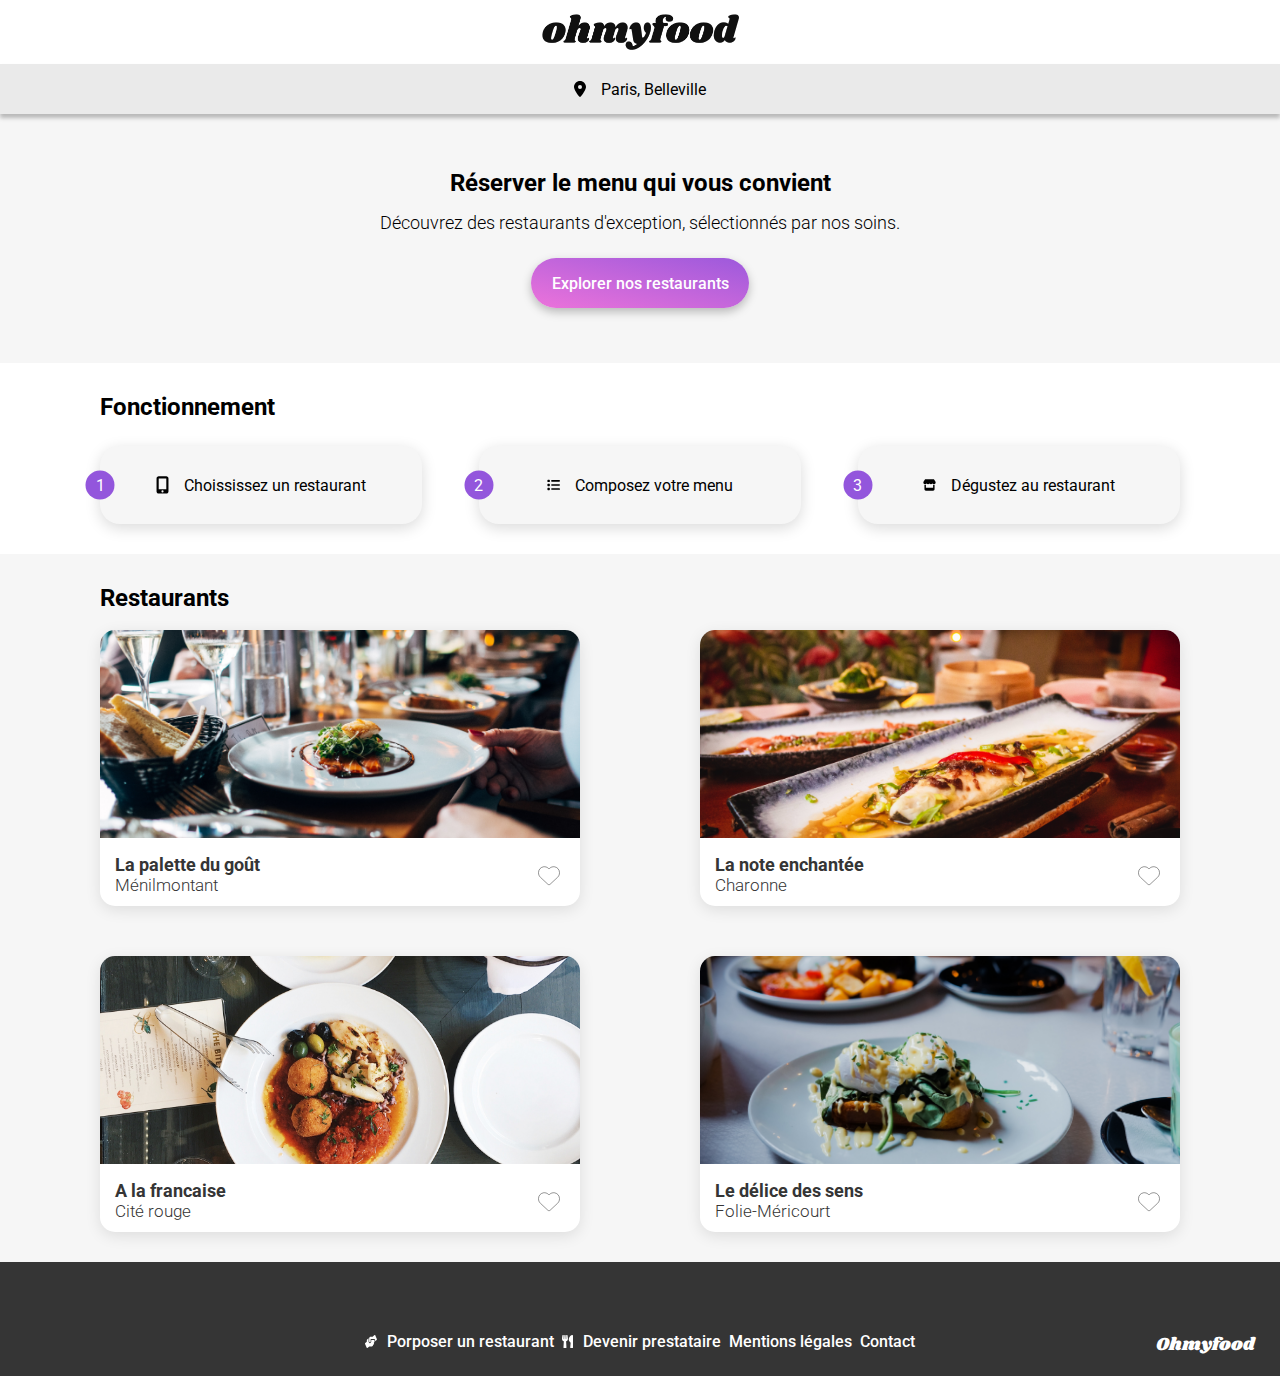
==== commit dd7ee5cb: "loader et finition coeur" ====
--- a/index.html
+++ b/index.html
@@ -7,6 +7,10 @@
     <link rel="stylesheet" href="./css/style.css">
 </head>
 <body>
+    <!-- loader  -->
+    <div class="loader">
+        <span class="spin-loader"></span>
+    </div>
     <div class="main-container">
 
         <header class="header-section">
@@ -72,7 +76,7 @@
                     <h2>Restaurants</h2>
                     <div class="wrapper-card-restaurant">
 
-                        <article>
+                        <article class="article-main">
                             <a href="./restos/resto1.html">
                                 <div class="card-restaurant">
                                     <img class="img-restaurant" src="images/restaurants/jay-wennington-N_Y88TWmGwA-unsplash.jpg" alt="Photo de restaurant">
@@ -81,21 +85,21 @@
                                             <h3>La palette du goût</h3>
                                             <p>Ménilmontant</p>
                                         </div>
-                                            <svg class="titre-hearth hearth2" xmlns="http://www.w3.org/2000/svg" viewBox="0 0 512 512" fill="none"><!--!Font Awesome Free 6.5.1 by @fontawesome - https://fontawesome.com License - https://fontawesome.com/license/free Copyright 2024 Fonticons, Inc.--><path d="M47.6 300.4L228.3 469.1c7.5 7 17.4 10.9 27.7 10.9s20.2-3.9 27.7-10.9L464.4 300.4c30.4-28.3 47.6-68 47.6-109.5v-5.8c0-69.9-50.5-129.5-119.4-141C347 36.5 300.6 51.4 268 84L256 96 244 84c-32.6-32.6-79-47.5-124.6-39.9C50.5 55.6 0 115.2 0 185.1v5.8c0 41.5 17.2 81.2 47.6 109.5z"/>
-                                                <defs>
-                                                    <radialGradient id="myGradient">
-                                                      <stop  stop-color="#9356DC" />
-                                                      <stop offset="1" stop-color="#FF79DA" />
-                                                    </radialGradient>
-                                                  </defs>
-                                            </svg>                            
                                     </div>
                                 </div>
                             </a>
+                            <svg class="titre-hearth" xmlns="http://www.w3.org/2000/svg" viewBox="0 0 512 512" fill="none"><!--!Font Awesome Free 6.5.1 by @fontawesome - https://fontawesome.com License - https://fontawesome.com/license/free Copyright 2024 Fonticons, Inc.--><path d="M47.6 300.4L228.3 469.1c7.5 7 17.4 10.9 27.7 10.9s20.2-3.9 27.7-10.9L464.4 300.4c30.4-28.3 47.6-68 47.6-109.5v-5.8c0-69.9-50.5-129.5-119.4-141C347 36.5 300.6 51.4 268 84L256 96 244 84c-32.6-32.6-79-47.5-124.6-39.9C50.5 55.6 0 115.2 0 185.1v5.8c0 41.5 17.2 81.2 47.6 109.5z"/>
+                                <defs>
+                                    <radialGradient id="myGradient">
+                                      <stop  stop-color="#9356DC" />
+                                      <stop offset="1" stop-color="#FF79DA" />
+                                    </radialGradient>
+                                  </defs>
+                            </svg>                            
                         </article>
 
-                        <article>
-                            <a href="./restos/resto2.html">
+                        <article class="article-main">
+                            <a href="./restos/resto2.html" >
                                 <div class="card-restaurant">
                                     <img class="img-restaurant" src="images/restaurants/louis-hansel-shotsoflouis-qNBGVyOCY8Q-unsplash.jpg" alt="Photo de restaurant">
                                     <div class="bloc-card-restaurant">
@@ -103,14 +107,14 @@
                                             <h3>La note enchantée</h3>
                                             <p>Charonne</p>
                                         </div>
-                                        <svg class="titre-hearth hearth2" xmlns="http://www.w3.org/2000/svg" viewBox="0 0 512 512" fill="none"><!--!Font Awesome Free 6.5.1 by @fontawesome - https://fontawesome.com License - https://fontawesome.com/license/free Copyright 2024 Fonticons, Inc.--><path class="hearth-path" d="M47.6 300.4L228.3 469.1c7.5 7 17.4 10.9 27.7 10.9s20.2-3.9 27.7-10.9L464.4 300.4c30.4-28.3 47.6-68 47.6-109.5v-5.8c0-69.9-50.5-129.5-119.4-141C347 36.5 300.6 51.4 268 84L256 96 244 84c-32.6-32.6-79-47.5-124.6-39.9C50.5 55.6 0 115.2 0 185.1v5.8c0 41.5 17.2 81.2 47.6 109.5z"/>
-                                        </svg>                            
                                     </div>
                                 </div>
                             </a>
+                            <svg class="titre-hearth" xmlns="http://www.w3.org/2000/svg" viewBox="0 0 512 512" fill="none"><!--!Font Awesome Free 6.5.1 by @fontawesome - https://fontawesome.com License - https://fontawesome.com/license/free Copyright 2024 Fonticons, Inc.--><path class="hearth-path" d="M47.6 300.4L228.3 469.1c7.5 7 17.4 10.9 27.7 10.9s20.2-3.9 27.7-10.9L464.4 300.4c30.4-28.3 47.6-68 47.6-109.5v-5.8c0-69.9-50.5-129.5-119.4-141C347 36.5 300.6 51.4 268 84L256 96 244 84c-32.6-32.6-79-47.5-124.6-39.9C50.5 55.6 0 115.2 0 185.1v5.8c0 41.5 17.2 81.2 47.6 109.5z"/>
+                            </svg>                            
                         </article>
 
-                        <article>
+                        <article class="article-main">
                             <a href="./restos/resto3.html">
                                 <div class="card-restaurant">
                                     <img class="img-restaurant" src="images/restaurants/stil-u2Lp8tXIcjw-unsplash.jpg" alt="Photo de restaurant">
@@ -119,13 +123,13 @@
                                             <h3>A la francaise</h3>
                                             <p>Cité rouge</p>
                                         </div>
-                                        <svg class="titre-hearth hearth2" xmlns="http://www.w3.org/2000/svg" viewBox="0 0 512 512" fill="none"><!--!Font Awesome Free 6.5.1 by @fontawesome - https://fontawesome.com License - https://fontawesome.com/license/free Copyright 2024 Fonticons, Inc.--><path d="M47.6 300.4L228.3 469.1c7.5 7 17.4 10.9 27.7 10.9s20.2-3.9 27.7-10.9L464.4 300.4c30.4-28.3 47.6-68 47.6-109.5v-5.8c0-69.9-50.5-129.5-119.4-141C347 36.5 300.6 51.4 268 84L256 96 244 84c-32.6-32.6-79-47.5-124.6-39.9C50.5 55.6 0 115.2 0 185.1v5.8c0 41.5 17.2 81.2 47.6 109.5z"/></svg>                            
                                     </div>
                                 </div>
                             </a>
+                            <svg class="titre-hearth" xmlns="http://www.w3.org/2000/svg" viewBox="0 0 512 512" fill="none"><!--!Font Awesome Free 6.5.1 by @fontawesome - https://fontawesome.com License - https://fontawesome.com/license/free Copyright 2024 Fonticons, Inc.--><path d="M47.6 300.4L228.3 469.1c7.5 7 17.4 10.9 27.7 10.9s20.2-3.9 27.7-10.9L464.4 300.4c30.4-28.3 47.6-68 47.6-109.5v-5.8c0-69.9-50.5-129.5-119.4-141C347 36.5 300.6 51.4 268 84L256 96 244 84c-32.6-32.6-79-47.5-124.6-39.9C50.5 55.6 0 115.2 0 185.1v5.8c0 41.5 17.2 81.2 47.6 109.5z"/></svg>                            
                         </article>
                         
-                        <article>
+                        <article class="article-main">
                             <a href="./restos/resto4.html">
                                 <div class="card-restaurant">
                                     <img class="img-restaurant" src="images/restaurants/toa-heftiba-DQKerTsQwi0-unsplash.jpg" alt="Photo de restaurant">
@@ -134,10 +138,10 @@
                                             <h3>Le délice des sens</h3>
                                             <p>Folie-Méricourt</p>
                                         </div>
-                                        <svg class="titre-hearth hearth2" xmlns="http://www.w3.org/2000/svg" viewBox="0 0 512 512" fill="none"><!--!Font Awesome Free 6.5.1 by @fontawesome - https://fontawesome.com License - https://fontawesome.com/license/free Copyright 2024 Fonticons, Inc.--><path d="M47.6 300.4L228.3 469.1c7.5 7 17.4 10.9 27.7 10.9s20.2-3.9 27.7-10.9L464.4 300.4c30.4-28.3 47.6-68 47.6-109.5v-5.8c0-69.9-50.5-129.5-119.4-141C347 36.5 300.6 51.4 268 84L256 96 244 84c-32.6-32.6-79-47.5-124.6-39.9C50.5 55.6 0 115.2 0 185.1v5.8c0 41.5 17.2 81.2 47.6 109.5z"/></svg>                            
                                     </div>
                                 </div>
                             </a>
+                            <svg class="titre-hearth" xmlns="http://www.w3.org/2000/svg" viewBox="0 0 512 512" fill="none"><!--!Font Awesome Free 6.5.1 by @fontawesome - https://fontawesome.com License - https://fontawesome.com/license/free Copyright 2024 Fonticons, Inc.--><path d="M47.6 300.4L228.3 469.1c7.5 7 17.4 10.9 27.7 10.9s20.2-3.9 27.7-10.9L464.4 300.4c30.4-28.3 47.6-68 47.6-109.5v-5.8c0-69.9-50.5-129.5-119.4-141C347 36.5 300.6 51.4 268 84L256 96 244 84c-32.6-32.6-79-47.5-124.6-39.9C50.5 55.6 0 115.2 0 185.1v5.8c0 41.5 17.2 81.2 47.6 109.5z"/></svg>                            
                         </article>
 
                     </div>
--- a/css/style.css
+++ b/css/style.css
@@ -50,10 +50,14 @@
   border: 0;
   font-family: "Roboto", sans-serif;
   font-weight: 500;
-  transition: background 0.5s ease;
+  transition: all 0.3s ease;
 }
 
 /* HEADER  */
+
+header {
+  position: relative;
+}
 
 .logo {
   display: flex;
@@ -82,6 +86,68 @@
 .fa-solid-loc {
   width: 12px;
   height: 16px;
+}
+
+header a {
+  position: absolute;
+  left: 1%;
+}
+
+.menu-second h3 {
+  border-bottom: 3px solid #99e2d0;
+  max-width: 40px;
+  padding-bottom: 10px;
+}
+
+/* LOADER  */
+
+.loader {
+  z-index: 5;
+  display: none;
+  opacity: 0;
+  position: absolute;
+  height: 100%;
+  width: 100%;
+  background-color: #f6f6f6;
+  animation: loader-fade ease-in 3s;
+}
+
+.spin-loader {
+  position: absolute;
+  display: inline-block;
+  left: 50%;
+  top: 50%;
+  width: 48px;
+  height: 48px;
+  border: 5px solid #9356dc;
+  border-bottom-color: transparent;
+  border-radius: 50%;
+  display: inline-block;
+  box-sizing: border-box;
+  animation: rotation 1s linear infinite;
+}
+
+@keyframes loader-fade {
+  0% {
+    display: block;
+    opacity: 1;
+  }
+  75% {
+    opacity: 1;
+  }
+  100% {
+    opacity: 0;
+    z-index: 0;
+  }
+}
+
+@keyframes rotation {
+  0% {
+    transform: rotate(0deg);
+  }
+  100% {
+    transform: rotate(360deg);
+  }
 }
 
 /* SECTION RESERVATION  */
@@ -209,6 +275,10 @@
   gap: 50px;
 }
 
+.article-main {
+  position: relative;
+}
+
 .card-restaurant {
   width: 21rem;
   border-radius: 15px;
@@ -249,6 +319,9 @@
   stroke-width: 2%;
   stroke: black;
   fill: none;
+  position: absolute;
+  right: 20px;
+  bottom: 20px;
 }
 
 /* FOOTER  */
@@ -303,17 +376,29 @@
 /* ANIMATION  */
 
 .main-button:hover {
-  background: linear-gradient(201deg, #9356dc -5.2%, #ff79da 110.74%);
+  background: linear-gradient(
+      0deg,
+      rgba(255, 255, 255, 0.15) 0%,
+      rgba(255, 255, 255, 0.15) 100%
+    ),
+    linear-gradient(201deg, #9356dc -5.2%, #ff79da 110.74%);
   box-shadow: 0px 4px 15px 0px rgba(0, 0, 0, 0.35);
 }
 
 .titre-hearth:hover {
   fill: url(#myGradient);
-  transition: fill 0.5s ease-out;
-}
-
-/* desktop  */
+}
+
+/* tablette  */
+
 @media (min-width: 768px) {
+  .section-menu {
+    margin: 0;
+  }
+}
+
+/* desktop */
+@media (min-width: 1024px) {
   body {
     margin: 0;
     display: flex;
@@ -358,4 +443,24 @@
   }
 
   /* footer  */
-}
+
+  .footer-list {
+    position: relative;
+    flex-direction: row;
+    justify-content: center;
+    align-items: center;
+  }
+
+  .wrapper-footer {
+    flex-direction: row;
+  }
+
+  .footer-logo {
+    position: absolute;
+    right: 25px;
+  }
+
+  footer {
+    padding-top: 45px;
+  }
+}
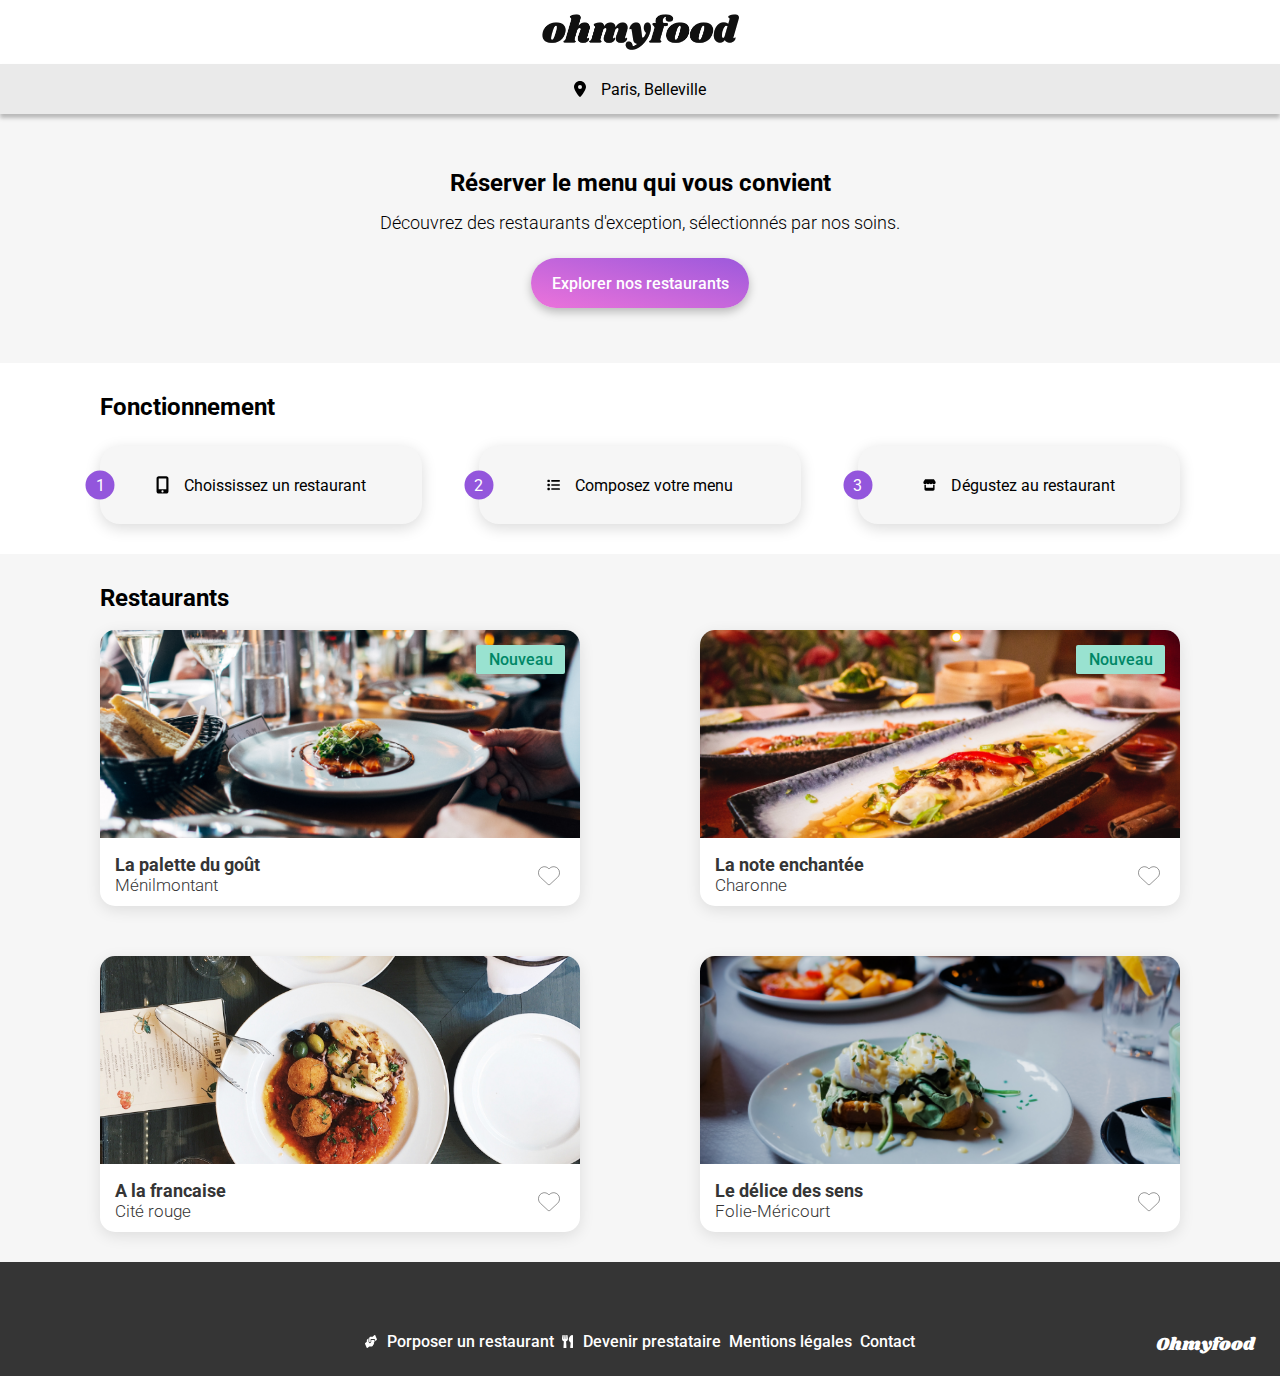
==== commit cb7ae61c: "finition" ====
--- a/index.html
+++ b/index.html
@@ -77,6 +77,7 @@
                     <div class="wrapper-card-restaurant">
 
                         <article class="article-main">
+                            <p class="new-green">Nouveau</p>
                             <a href="./restos/resto1.html">
                                 <div class="card-restaurant">
                                     <img class="img-restaurant" src="images/restaurants/jay-wennington-N_Y88TWmGwA-unsplash.jpg" alt="Photo de restaurant">
@@ -88,7 +89,7 @@
                                     </div>
                                 </div>
                             </a>
-                            <svg class="titre-hearth" xmlns="http://www.w3.org/2000/svg" viewBox="0 0 512 512" fill="none"><!--!Font Awesome Free 6.5.1 by @fontawesome - https://fontawesome.com License - https://fontawesome.com/license/free Copyright 2024 Fonticons, Inc.--><path d="M47.6 300.4L228.3 469.1c7.5 7 17.4 10.9 27.7 10.9s20.2-3.9 27.7-10.9L464.4 300.4c30.4-28.3 47.6-68 47.6-109.5v-5.8c0-69.9-50.5-129.5-119.4-141C347 36.5 300.6 51.4 268 84L256 96 244 84c-32.6-32.6-79-47.5-124.6-39.9C50.5 55.6 0 115.2 0 185.1v5.8c0 41.5 17.2 81.2 47.6 109.5z"/>
+                            <svg class="titre-hearth menu-hearth" xmlns="http://www.w3.org/2000/svg" viewBox="0 0 512 512" fill="none"><!--!Font Awesome Free 6.5.1 by @fontawesome - https://fontawesome.com License - https://fontawesome.com/license/free Copyright 2024 Fonticons, Inc.--><path d="M47.6 300.4L228.3 469.1c7.5 7 17.4 10.9 27.7 10.9s20.2-3.9 27.7-10.9L464.4 300.4c30.4-28.3 47.6-68 47.6-109.5v-5.8c0-69.9-50.5-129.5-119.4-141C347 36.5 300.6 51.4 268 84L256 96 244 84c-32.6-32.6-79-47.5-124.6-39.9C50.5 55.6 0 115.2 0 185.1v5.8c0 41.5 17.2 81.2 47.6 109.5z"/>
                                 <defs>
                                     <radialGradient id="myGradient">
                                       <stop  stop-color="#9356DC" />
@@ -99,6 +100,7 @@
                         </article>
 
                         <article class="article-main">
+                            <p class="new-green">Nouveau</p>
                             <a href="./restos/resto2.html" >
                                 <div class="card-restaurant">
                                     <img class="img-restaurant" src="images/restaurants/louis-hansel-shotsoflouis-qNBGVyOCY8Q-unsplash.jpg" alt="Photo de restaurant">
@@ -110,7 +112,7 @@
                                     </div>
                                 </div>
                             </a>
-                            <svg class="titre-hearth" xmlns="http://www.w3.org/2000/svg" viewBox="0 0 512 512" fill="none"><!--!Font Awesome Free 6.5.1 by @fontawesome - https://fontawesome.com License - https://fontawesome.com/license/free Copyright 2024 Fonticons, Inc.--><path class="hearth-path" d="M47.6 300.4L228.3 469.1c7.5 7 17.4 10.9 27.7 10.9s20.2-3.9 27.7-10.9L464.4 300.4c30.4-28.3 47.6-68 47.6-109.5v-5.8c0-69.9-50.5-129.5-119.4-141C347 36.5 300.6 51.4 268 84L256 96 244 84c-32.6-32.6-79-47.5-124.6-39.9C50.5 55.6 0 115.2 0 185.1v5.8c0 41.5 17.2 81.2 47.6 109.5z"/>
+                            <svg class="titre-hearth menu-hearth" xmlns="http://www.w3.org/2000/svg" viewBox="0 0 512 512" fill="none"><!--!Font Awesome Free 6.5.1 by @fontawesome - https://fontawesome.com License - https://fontawesome.com/license/free Copyright 2024 Fonticons, Inc.--><path class="hearth-path" d="M47.6 300.4L228.3 469.1c7.5 7 17.4 10.9 27.7 10.9s20.2-3.9 27.7-10.9L464.4 300.4c30.4-28.3 47.6-68 47.6-109.5v-5.8c0-69.9-50.5-129.5-119.4-141C347 36.5 300.6 51.4 268 84L256 96 244 84c-32.6-32.6-79-47.5-124.6-39.9C50.5 55.6 0 115.2 0 185.1v5.8c0 41.5 17.2 81.2 47.6 109.5z"/>
                             </svg>                            
                         </article>
 
@@ -126,7 +128,7 @@
                                     </div>
                                 </div>
                             </a>
-                            <svg class="titre-hearth" xmlns="http://www.w3.org/2000/svg" viewBox="0 0 512 512" fill="none"><!--!Font Awesome Free 6.5.1 by @fontawesome - https://fontawesome.com License - https://fontawesome.com/license/free Copyright 2024 Fonticons, Inc.--><path d="M47.6 300.4L228.3 469.1c7.5 7 17.4 10.9 27.7 10.9s20.2-3.9 27.7-10.9L464.4 300.4c30.4-28.3 47.6-68 47.6-109.5v-5.8c0-69.9-50.5-129.5-119.4-141C347 36.5 300.6 51.4 268 84L256 96 244 84c-32.6-32.6-79-47.5-124.6-39.9C50.5 55.6 0 115.2 0 185.1v5.8c0 41.5 17.2 81.2 47.6 109.5z"/></svg>                            
+                            <svg class="titre-hearth menu-hearth" xmlns="http://www.w3.org/2000/svg" viewBox="0 0 512 512" fill="none"><!--!Font Awesome Free 6.5.1 by @fontawesome - https://fontawesome.com License - https://fontawesome.com/license/free Copyright 2024 Fonticons, Inc.--><path d="M47.6 300.4L228.3 469.1c7.5 7 17.4 10.9 27.7 10.9s20.2-3.9 27.7-10.9L464.4 300.4c30.4-28.3 47.6-68 47.6-109.5v-5.8c0-69.9-50.5-129.5-119.4-141C347 36.5 300.6 51.4 268 84L256 96 244 84c-32.6-32.6-79-47.5-124.6-39.9C50.5 55.6 0 115.2 0 185.1v5.8c0 41.5 17.2 81.2 47.6 109.5z"/></svg>                            
                         </article>
                         
                         <article class="article-main">
@@ -141,7 +143,7 @@
                                     </div>
                                 </div>
                             </a>
-                            <svg class="titre-hearth" xmlns="http://www.w3.org/2000/svg" viewBox="0 0 512 512" fill="none"><!--!Font Awesome Free 6.5.1 by @fontawesome - https://fontawesome.com License - https://fontawesome.com/license/free Copyright 2024 Fonticons, Inc.--><path d="M47.6 300.4L228.3 469.1c7.5 7 17.4 10.9 27.7 10.9s20.2-3.9 27.7-10.9L464.4 300.4c30.4-28.3 47.6-68 47.6-109.5v-5.8c0-69.9-50.5-129.5-119.4-141C347 36.5 300.6 51.4 268 84L256 96 244 84c-32.6-32.6-79-47.5-124.6-39.9C50.5 55.6 0 115.2 0 185.1v5.8c0 41.5 17.2 81.2 47.6 109.5z"/></svg>                            
+                            <svg class="titre-hearth menu-hearth" xmlns="http://www.w3.org/2000/svg" viewBox="0 0 512 512" fill="none"><!--!Font Awesome Free 6.5.1 by @fontawesome - https://fontawesome.com License - https://fontawesome.com/license/free Copyright 2024 Fonticons, Inc.--><path d="M47.6 300.4L228.3 469.1c7.5 7 17.4 10.9 27.7 10.9s20.2-3.9 27.7-10.9L464.4 300.4c30.4-28.3 47.6-68 47.6-109.5v-5.8c0-69.9-50.5-129.5-119.4-141C347 36.5 300.6 51.4 268 84L256 96 244 84c-32.6-32.6-79-47.5-124.6-39.9C50.5 55.6 0 115.2 0 185.1v5.8c0 41.5 17.2 81.2 47.6 109.5z"/></svg>                            
                         </article>
 
                     </div>
@@ -154,22 +156,22 @@
                         <div class="footer-logo">
                             <p>Ohmyfood</p>
                         </div>
-                        <ul class="footer-list">
+                        <div class="footer-list">
                             <div class="icon-footer">
                                 <svg width="12" height="13" viewBox="0 0 12 13" fill="white" xmlns="http://www.w3.org/2000/svg">
                                     <path d="M9.08765 4.87535H6.2572V6.29735C6.2572 7.30544 5.65573 8.12562 4.91646 8.12562C4.1772 8.12562 3.57573 7.30544 3.57573 6.29735V3.20959L2.3672 4.1999C2.00781 4.49192 1.78808 5.02263 1.78808 5.59143V6.7925L0.298367 7.96565C0.0134597 8.18911 -0.0852336 8.6868 0.0804966 9.07531L1.57021 12.5948C1.73407 12.9833 2.09905 13.1153 2.38396 12.8918L4.30941 11.3759H6.85309C7.51042 11.3759 8.04485 10.6471 8.04485 9.75076H8.3428C8.67239 9.75076 8.93868 9.38765 8.93868 8.93819V7.31306H9.08765C9.33531 7.31306 9.53456 7.04135 9.53456 6.70363V5.48478C9.53456 5.14705 9.33531 4.87535 9.08765 4.87535ZM11.838 3.92566L10.3483 0.406223C10.1844 0.0177139 9.81947 -0.114328 9.53456 0.109128L7.60911 1.62508H5.70601C5.48255 1.62508 5.26468 1.71141 5.07475 1.87139L4.45093 2.40209C4.27589 2.54937 4.17161 2.81092 4.17161 3.09024V6.29735C4.17161 6.85853 4.50493 7.31306 4.91646 7.31306C5.328 7.31306 5.66132 6.85853 5.66132 6.29735V4.06278H9.08765C9.66305 4.06278 10.1304 4.70014 10.1304 5.48478V6.20847L11.6202 5.03533C11.9051 4.80933 12.0019 4.31417 11.838 3.92566Z" fill="white"/>
                                 </svg>
-                                <li class="footer-link">Porposer un restaurant</li>
+                                <p class="footer-link">Porposer un restaurant</p>
                             </div>
                             <div class="icon-footer">
                                 <svg width="11" height="13" viewBox="0 0 11 13" fill="white" xmlns="http://www.w3.org/2000/svg">
                                     <path d="M5.49736 0.386461C5.51851 0.505797 5.92308 2.78587 5.92308 3.65676C5.92308 4.98469 5.18798 5.93176 4.1012 6.31262L4.44231 12.3581C4.46082 12.706 4.1726 13.0005 3.80769 13.0005H2.11538C1.75313 13.0005 1.46226 12.7085 1.48077 12.3581L1.82188 6.31262C0.732452 5.93176 0 4.98215 0 3.65676C0 2.78333 0.404567 0.505797 0.425721 0.386461C0.510337 -0.128967 1.62356 -0.136584 1.69231 0.414391V3.99954C1.72668 4.08587 2.09159 4.08079 2.11538 3.99954C2.1524 3.35716 2.32428 0.465172 2.32692 0.399156C2.41418 -0.128967 3.50889 -0.128967 3.59351 0.399156C3.5988 0.467711 3.76803 3.35716 3.80505 3.99954C3.82885 4.08079 4.19639 4.08587 4.22813 3.99954V0.414391C4.29688 -0.134045 5.41274 -0.128967 5.49736 0.386461ZM8.64928 7.64054L8.25264 12.3403C8.22091 12.6958 8.51442 13.0005 8.88462 13.0005H10.3654C10.7171 13.0005 11 12.7288 11 12.3911V0.609898C11 0.274743 10.7171 0.000524571 10.3654 0.000524571C8.18389 0.000524571 4.51106 4.53274 8.64928 7.64054Z" fill="white"/>
                                 </svg>
-                                <li class="footer-link">Devenir prestataire</li>
+                                <p class="footer-link">Devenir prestataire</p>
                             </div>
-                            <li>Mentions légales</li>
-                            <li>Contact</li>
-                        </ul>
+                            <p> Mentions légales</p>
+                            <p>Contact</p>
+                        </div>
                     </div>
                 </div>
             </footer>
--- a/css/style.css
+++ b/css/style.css
@@ -102,19 +102,17 @@
 /* LOADER  */
 
 .loader {
-  z-index: 5;
-  display: none;
+  z-index: 0;
   opacity: 0;
   position: absolute;
   height: 100%;
   width: 100%;
   background-color: #f6f6f6;
-  animation: loader-fade ease-in 3s;
+  animation: loader-fade ease-in 2s;
 }
 
 .spin-loader {
   position: absolute;
-  display: inline-block;
   left: 50%;
   top: 50%;
   width: 48px;
@@ -131,11 +129,13 @@
   0% {
     display: block;
     opacity: 1;
+    z-index: 5;
   }
   75% {
     opacity: 1;
   }
   100% {
+    display: none;
     opacity: 0;
     z-index: 0;
   }
@@ -254,6 +254,22 @@
 
 /* SECTION RESTAURANT  */
 
+.new-green {
+  display: flex;
+  align-items: center;
+  justify-content: center;
+  border-radius: 2px;
+  box-shadow: 0px 2px 4px 0px rgba(0, 0, 0, 0.15);
+  top: 15px;
+  right: 15px;
+  position: absolute;
+  width: 89px;
+  height: 29px;
+  color: #008766;
+  background: #99e2d0;
+  font-weight: 500;
+}
+
 .section-restaurant {
   background: var(--Background, #f6f6f6);
   padding: 30px 0;
@@ -320,6 +336,11 @@
   stroke: black;
   fill: none;
   position: absolute;
+  right: -50px;
+}
+
+.menu-hearth {
+  position: absolute;
   right: 20px;
   bottom: 20px;
 }
@@ -350,17 +371,13 @@
   color: white;
 }
 
-ul {
-  padding: 0;
-}
-
 .icon-footer {
   display: flex;
   align-items: center;
   gap: 10px;
 }
 
-footer li {
+footer p {
   color: white;
   font-size: 16px;
   font-weight: 500;
